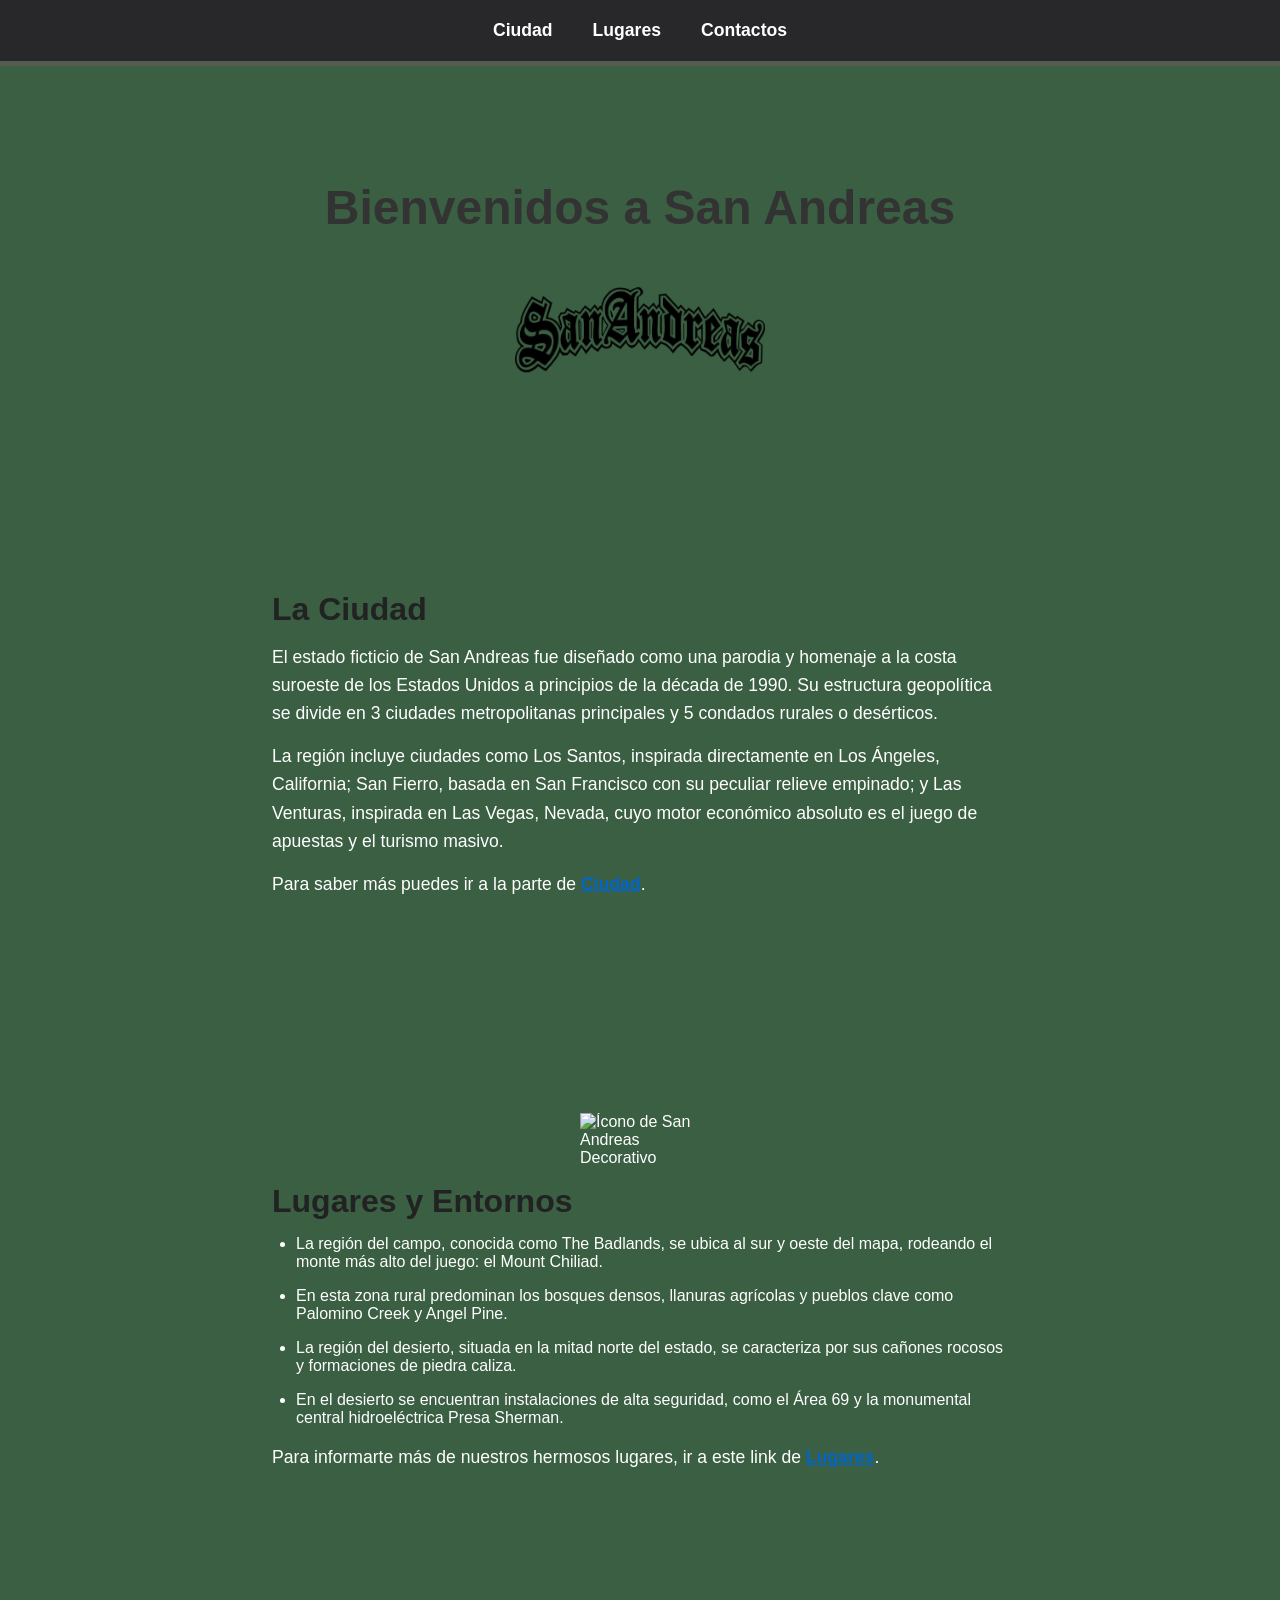
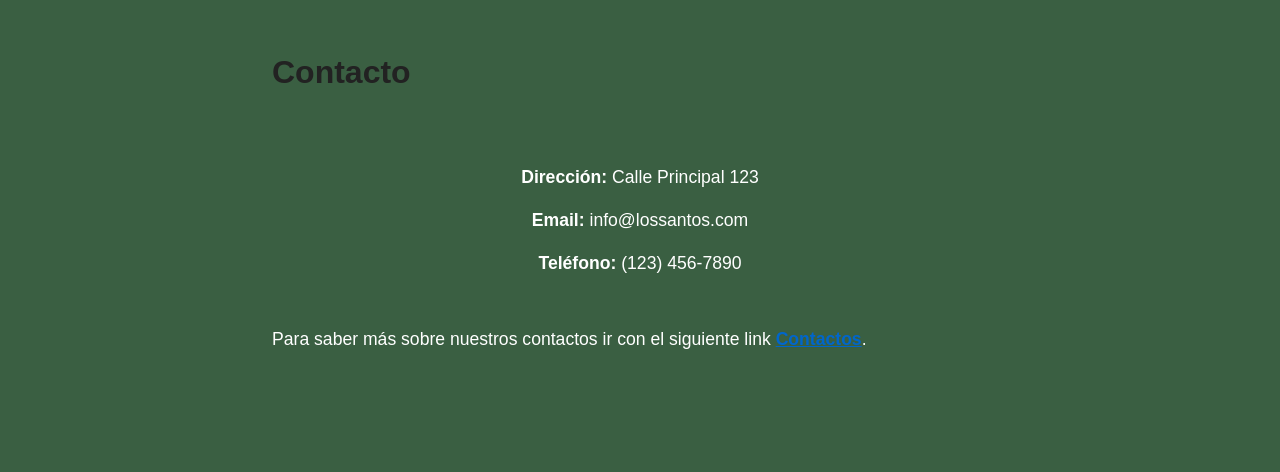
==== index.html @ 881ee7eb "agrego etiqueta main y footer descriptivo en el index" ====
<!DOCTYPE html>
<html lang="es">
<head>
    <meta charset="UTF-8">
    <meta name="viewport" content="width=device-width, initial-scale=1.0">
    <title>San Andreas</title>
    <link rel="stylesheet" href="CSS/estilos.css">
</head>
<body>
    <nav class="menu-superior">
        <a href="ciudad.html">Ciudad</a>
        <a href="lugares.html">Lugares</a>
        <a href="contactos.html">Contactos</a>
    </nav>

    <header class="hero">
        <h1>Bienvenidos a San Andreas</h1>
        <img src="Repositoriodeimagenes/san-andreas-sin-fondo.png" alt="Ícono de San Andreas" class="icono-centrado">
    </header>

    <main>
        <section id="ciudad" class="contenedor-seccion">
            <h2>La Ciudad</h2>
            <p>El estado ficticio de San Andreas fue diseñado como una parodia y homenaje a la costa suroeste de los Estados Unidos a principios de la década de 1990. Su estructura geopolítica se divide en 3 ciudades metropolitanas principales y 5 condados rurales o desérticos.</p>
            <p>La región incluye ciudades como Los Santos, inspirada directamente en Los Ángeles, California; San Fierro, basada en San Francisco con su peculiar relieve empinado; y Las Venturas, inspirada en Las Vegas, Nevada, cuyo motor económico absoluto es el juego de apuestas y el turismo masivo.</p>
            <p>Para saber más puedes ir a la parte de <a href="ciudad.html">Ciudad</a>.</p>
        </section>
        
        <section id="lugares" class="contenedor-seccion seccion-alternalterna">
            <img src="img/icono-san-andreas.png" alt="Ícono de San Andreas Decorativo" class="icono-centrado icono-pequeno">
            <h2>Lugares y Entornos</h2>
            <ul>
                <li>La región del campo, conocida como The Badlands, se ubica al sur y oeste del mapa, rodeando el monte más alto del juego: el Mount Chiliad.</li>
                <li>En esta zona rural predominan los bosques densos, llanuras agrícolas y pueblos clave como Palomino Creek y Angel Pine.</li>
                <li>La región del desierto, situada en la mitad norte del estado, se caracteriza por sus cañones rocosos y formaciones de piedra caliza.</li>
                <li>En el desierto se encuentran instalaciones de alta seguridad, como el Área 69 y la monumental central hidroeléctrica Presa Sherman.</li>
            </ul>
            <p>Para informarte más de nuestros hermosos lugares, ir a este link de <a href="lugares.html">Lugares</a>.</p>
        </section>
        
        <section id="contactos" class="contenedor-seccion">
            <h2>Contacto</h2>
            <div class="tarjeta-contacto">
                <p><strong>Dirección:</strong> Calle Principal 123</p>
                <p><strong>Email:</strong> info@lossantos.com</p>
                <p><strong>Teléfono:</strong> (123) 456-7890</p>
            </div>
            <p>Para saber más sobre nuestros contactos ir con el siguiente link <a href="contactos.html">Contactos</a>.</p>
        </section>
    </main>

    <footer class="footer-principal">
        <p></p>
    </footer>
</body>
</html>
---- CSS/estilos.css ----
@font-face {
    font-family: "Gta-menu-font";
    src: url("../Tipografias/Bank-Gothic-Font/BankGothicLtBTLight.ttf") format("truetype");
}
:root{/*Parte Especial del menu especial*/
    --color-fondo-menu: #010101;
    --color-texto-menu: #5C677C;
    --color-texto-menu-hover: #AED6F9;
    --fuente-menu: "Gta-menu-font";
}

:root{ /* Todo Esto es a Definir Segun que paleta de colores nos convenga*/
    --color-primario:   #28282b;
    --color-secundario: #555d50;
    --color-acento:     #028090;
    --color-fondo:      #3a5f42;
    --color-texto:      #1a1a1a;
    --color-texto-claro:#ffffff;
    --fuente-principal: "inter", sans-serif;
}

/*reset basico*/

*{
    box-sizing: border-box;
    margin: 0;
    padding: 0;
}
/*Estilos para el body*/
body{
    font-family: var(--fuente-principal);
    background-color: var(--color-fondo);
}
/*Estilos para el menu especial*/
.menu-especial{
    background-color: var(--color-fondo-menu);
    color: var(--color-texto-menu);
    font-family: var(--fuente-menu);
    display: flex;
    flex-direction: column;
    justify-content: center;
    align-items: center;
    padding: 10px;
    font-size: 1.7rem;
    height: 100vh;
}
.menu-especial a{
    padding: 7px;
    text-decoration: none;
    color: inherit;
    font-size: 2.5rem;
}
.menu-especial a:hover{
    color: var(--color-texto-menu-hover);

}
.logo{
    width: 100%;
    height: 210px;
    position: absolute;
    top: 0;
}
/*Fin Estilos para el menu especial*/
.ciudad-h1{
    background-color: var(--color-primario);
    border: var(--color-secundario) 5px solid;
    color: var(--color-texto-claro);
    text-align: center;
    font-size: 2.5rem;
    margin-top: 20px;

    border-radius: 10px;
   
}

/* Estilos generales Index */
body {
    margin: 0;
    padding: 0;
    font-family: Arial, sans-serif;
    color: var(--color-texto-claro);
}

.menu-superior {
    display: flex;
    justify-content: center; 
    gap: 30px;               
    padding: 15px;
    background-color: var(--color-primario);
    border-bottom: 5px solid var(--color-secundario);
}
.menu-superior a {
    color: #fff;
    text-decoration: none;
    font-weight: bold;
    font-size: 1.1rem;
    padding: 5px 5px;
    border-radius: 5px;
}
.menu-superior a:hover {
    background-color: var(--color-secundario);
  
}

.menu-superior a {
    color: #fff;
    text-decoration: none;
    font-weight: bold;
    font-size: 1.1rem;
}

.hero {
    padding: 4rem 2rem;
    text-align: center;
}

.icono-centrado {
    display: block;
    margin: 2rem auto;
    max-width: 250px;
    height: auto;
}

.icono-pequeno {
    max-width: 120px;
    margin-bottom: 1rem;
}

.contenedor-seccion {
    max-width: 800px;
    margin: 0 auto;
    padding: 4rem 2rem;
}

.seccion-alternalterna {
    background-color: var(--fondo-secundario);
    border-radius: 8px;
}


ul {
    padding-left: 1.5rem;
}

ul li {
    margin-bottom: 1rem;
}

.enlace-interno {
    text-align: center;
    margin-top: 2rem;
    font-size: 1.1rem;
    font-weight: 300;
}

.enlace-interno a, .contenedor-seccion a {
    color: var(--verde-brillante);
    text-decoration: underline;
    font-weight: 500;
}

.enlace-interno a:hover, .contenedor-seccion a:hover {
    color: var(--blanco-texto);
}

.tarjeta-contacto {
    background-color: var(--fondo-principal);
    border: 1px solid var(--verde-brillante);
    padding: 2rem;
    margin-top: 2rem;
    border-radius: 8px;
    text-align: center;
}

.tarjeta-contacto p {
    margin: 0.5rem 0;
    color: var(--blanco-texto);
}


.hero {
    display: flex;
    flex-direction: column;  
    align-items: center;     
    justify-content: center; 
    margin-top: 50px;        
    text-align: center;      
}

.hero h1 {
    font-size: 3rem;
    margin-bottom: 20px;     
    color: #333;
}


.contenedor-seccion {
    max-width: 800px;      
    margin: 40px auto;     
    font-family: sans-serif;
}

.contenedor-seccion h2 {
    font-size: 2rem;
    color: #222;           
    margin-bottom: 15px;   
}

.contenedor-seccion p {
    font-size: 1.1rem;
    line-height: 1.6;      
    margin-bottom: 15px;   
}

/* Estilo para el link */
.contenedor-seccion a {
    color: #0066cc;        
    font-weight: bold;
}
/* distancia entre la imagen y el titulo "nuestras oficinas" */
.seccion-contacto h3 {
    margin-top: 20px;
    margin-bottom: 10px;
}


/*INICIO PARTE "lugares.html"*/
.lugares-container {
    display: flex;
    flex-wrap: wrap;
    gap: 20px;
    margin-top: 3rem;
    padding: 1rem
}
.lugares-container-titulo {
 
    font-size: 2rem;
}
.lugares-container-subtitulo {
    font-size: 1rem; 
}
.lugares-container-imagenes-padre {
    display: flex;
    flex-wrap: wrap;
    gap: 2rem;
    margin-top: 1rem;
}
.lugares-container-imagenes-hijos{
             display: flex;
            position: relative;
            justify-content: center;
            align-items: center;
}
.lugares-container-imagenes-hijos-texto{
        position: absolute;
         display: flex;
        align-items: center;
        justify-content: center;
        width: 100%;
        height: 100%;
        background-color: #000;
        opacity: 0;
        z-index: 1;
        font-family:  "inter", sans-serif;
        font-size: 1.5rem;
        font-weight: 500;
        text-decoration: none;
        color: inherit;
        
        border-radius:10px ;
}
.lugares-container-imagenes-hijos-texto:hover{
      transform: scale(1.05);
    opacity: 0.8;
    width: 100%;
    height: 100%;
    border-radius: 10px;
    border: 4px solid blueviolet;
    transition: opacity 0.3s ease, transform 0.3s ease, border-radius 0.3s ease;

}
.lugares-container-imagenes-hijos img {
    width: 100%;
    max-width: 19rem;
    height: 16rem;
    border-radius: 10px;
}

.lugares-container img:hover {
    transform: scale(1.05);
    transition: transform 0.3s ease;
    
}
.lugares-seccion-LasVenturas{
    position: fixed;
    top: 0;
    left: 0;
    transform: translateX(100%);
    width: 100%;
    height: 100%;
    background-color: rgba(0, 0, 0, 0.8);
    color: #fff;
    display: flex;
    justify-content: center;
    align-items: center;
    font-size: 2rem;
    z-index: 2; 
     transition: transform 0.5s ease-in-out;
}
.lugares-seccion-LasVenturas:target{
    transform: translateX(-0%);
    transition: transform 0.5s ease-in-out;
}
.volver-link:target{
    transform: translateX(100%);
    transition: transform 0.5s ease-in-out;
}
.lugares-article {
    max-width: 70%;
    margin: 0 auto;
    margin-top: 2rem;
    padding: 20px;
    font-size: 1rem;
    background-color: #333;
    border-radius: 1rem;
    border: 4px solid var(--color-secundario);
    text-align: center;
}
.lugares-article:hover{
    border: 4px solid blueviolet;
    transition: border 0.8s ease;
}

/* .animacion-titulo {
    animation: alternarEstilo 2s steps(1) infinite;
}

.lugares-subtitulo-container {
    margin-top: 20px;
    color: var(--color-texto-claro);
    font-size: 1rem;
}
@keyframes alternarEstilo {
    0%, 100% {font-style: normal; }
    50% {   font-style: var(--fuente-menu);
            color: var(--color-texto-menu-hover);
            background-color: var(--color-fondo-menu);}
} */
 
/*FIN PARTE LUGARES "lugares.html"*/

/* 1. Fondo general exclusivo para la página de contactos */
body.pagina-contacto {
  margin: 0;
  background-color: #2e4a36; 
  color: #ffffff;
  font-family: Arial, sans-serif;
}

/* 2. Barra superior negra completa exclusiva para contactos */
.pagina-contacto header {
  background-color: #1e1e1e; 
  padding: 1px 0;
  width: 100%;
}

/* 3. Menú de navegación centrado exclusivo para contactos */
.pagina-contacto header nav ul {
  list-style: none; 
  margin: 0;
  padding: 0;
  display: flex; 
  justify-content: center; 
  gap: 35px; 
}

/* 4. Estilo de los enlaces del menú exclusivo para contactos */
.pagina-contacto header nav ul li a {
  color: #ffffff;
  text-decoration: none; 
  font-weight: bold;
  font-size: 1.1rem;
}

.pagina-contacto header nav ul li a:hover {
  color: #cccccc; 
}

/* 5. Cartel/Caja del título principal con bordes exclusivo para contactos */
.pagina-contacto h1 {
  background-color: #1e1e1e; 
  text-align: center;
  max-width: 850px; 
  margin: 30px auto 20px auto; 
  padding: 15px 25px;
  border: 2px solid #4a5d4e; 
  border-radius: 12px; 
  font-size: 2rem;
  letter-spacing: 0.5px;
}

/* INICIO PARTE - "ciudades.html"*/

.tabla-datos {
    width: 100%;
    margin: 20px 0;
    border-collapse: collapse;
    font-family: sans-serif;
    background-color: var(--color-primario);
    border: 4px solid var(--color-secundario);
    border-radius: 8px;
    overflow: hidden;
}

/* Encabezados de columna y fila - "ciudades.html" */

.tabla-datos th {
    color: var(--color-texto-claro);
    padding: 12px;
    text-align: left;
    font-weight: bold;
}

/* Fondo oscuro exclusivo para el thead */

.tabla-datos thead {
    background-color: #1e1e1e;
    border-bottom: 3px solid var(--color-secundario);
}

/* Celdas de Datos */

.tabla-datos td{
    color: var(--color-texto-claro);
    padding: 12px;
}

/* Separadores sutiles entre filas */

.tabla-datos tbody tr {
    border-bottom: 1px solid rgba(255, 255, 255, 0.1)
}

/* Nota en el tfoot */

.tabla-datos tfoot td {
    background-color: rgba(0, 0, 0, 0.2);
    font-size: 0.9rem;
    font-style: italic;
    color: #cccccc;
}

/* Ajuste de imagenes*/

.img-ciudad {
    display: block;
    width: 100%;
    max-width: 450px;
    height: auto;
    margin: 0 auto 20px;
    border-radius: 8px;
}

/* FIN PARTE - "ciudades.html" */
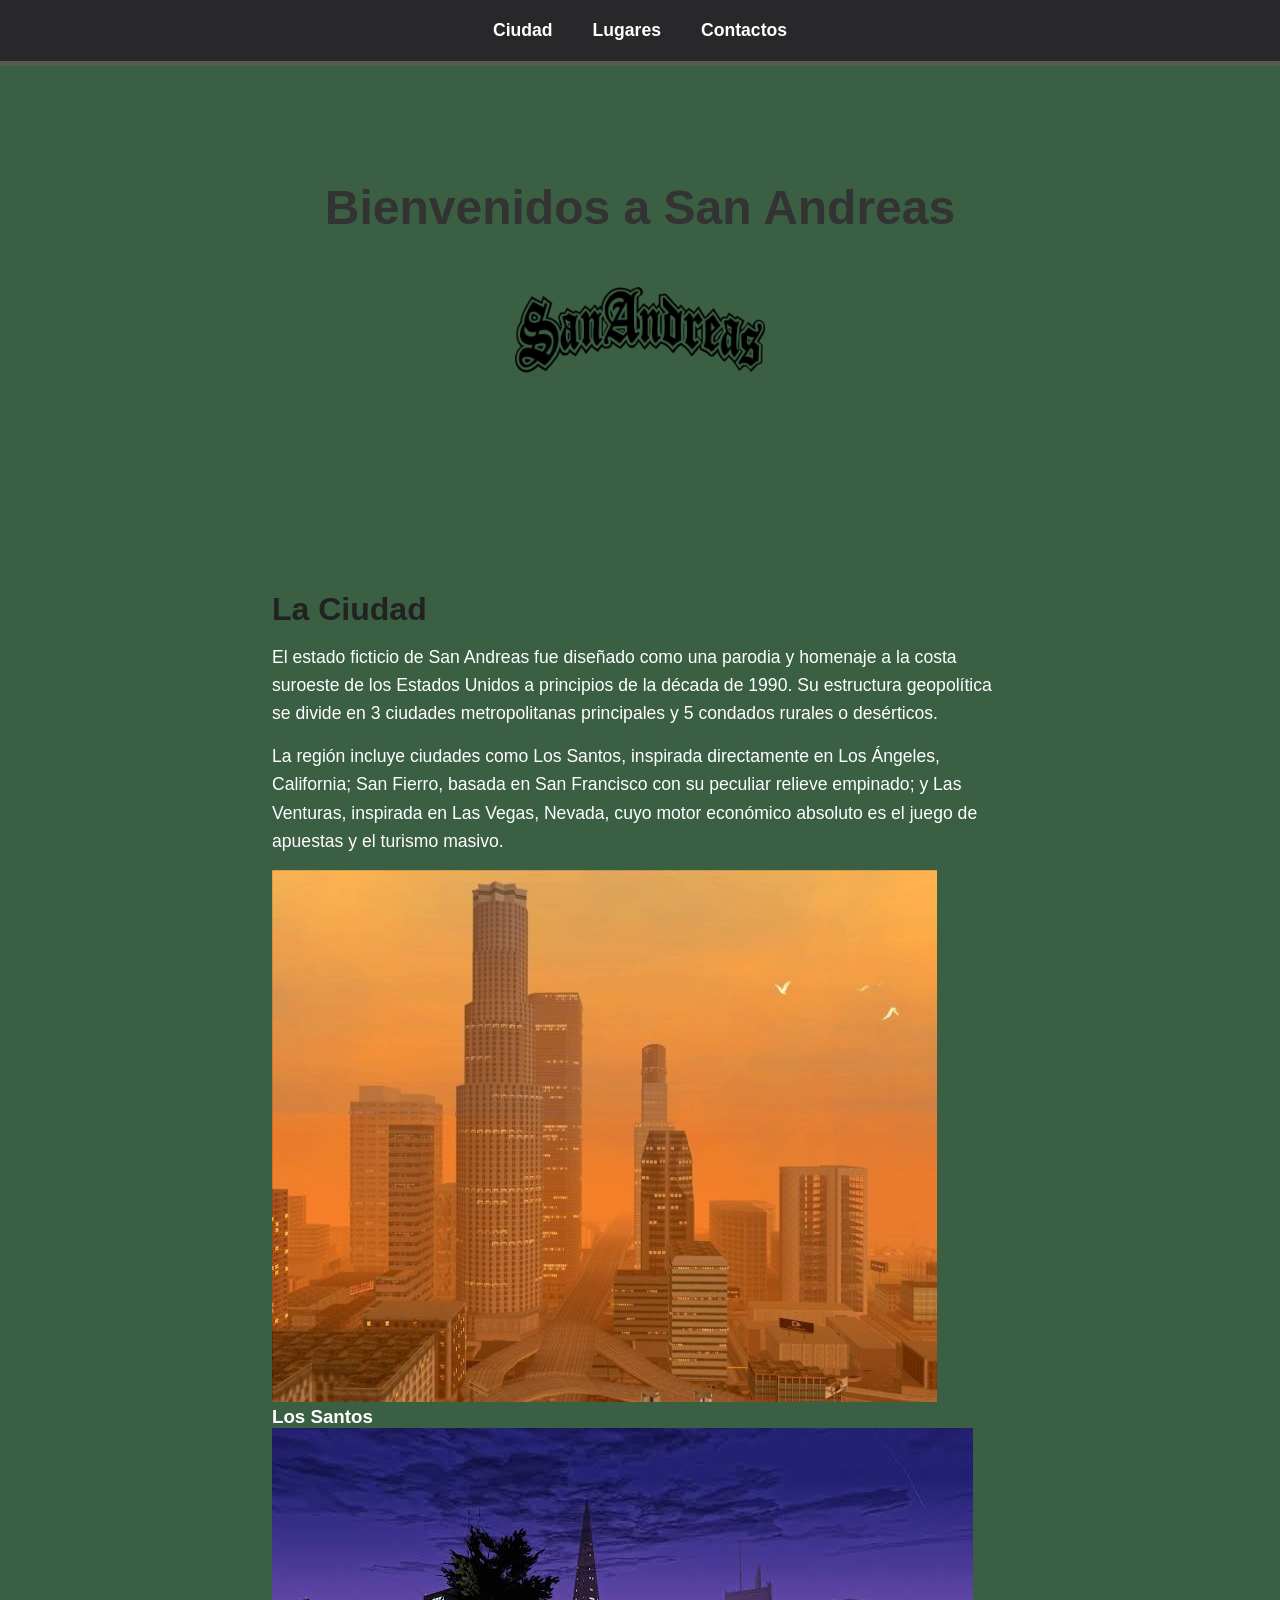
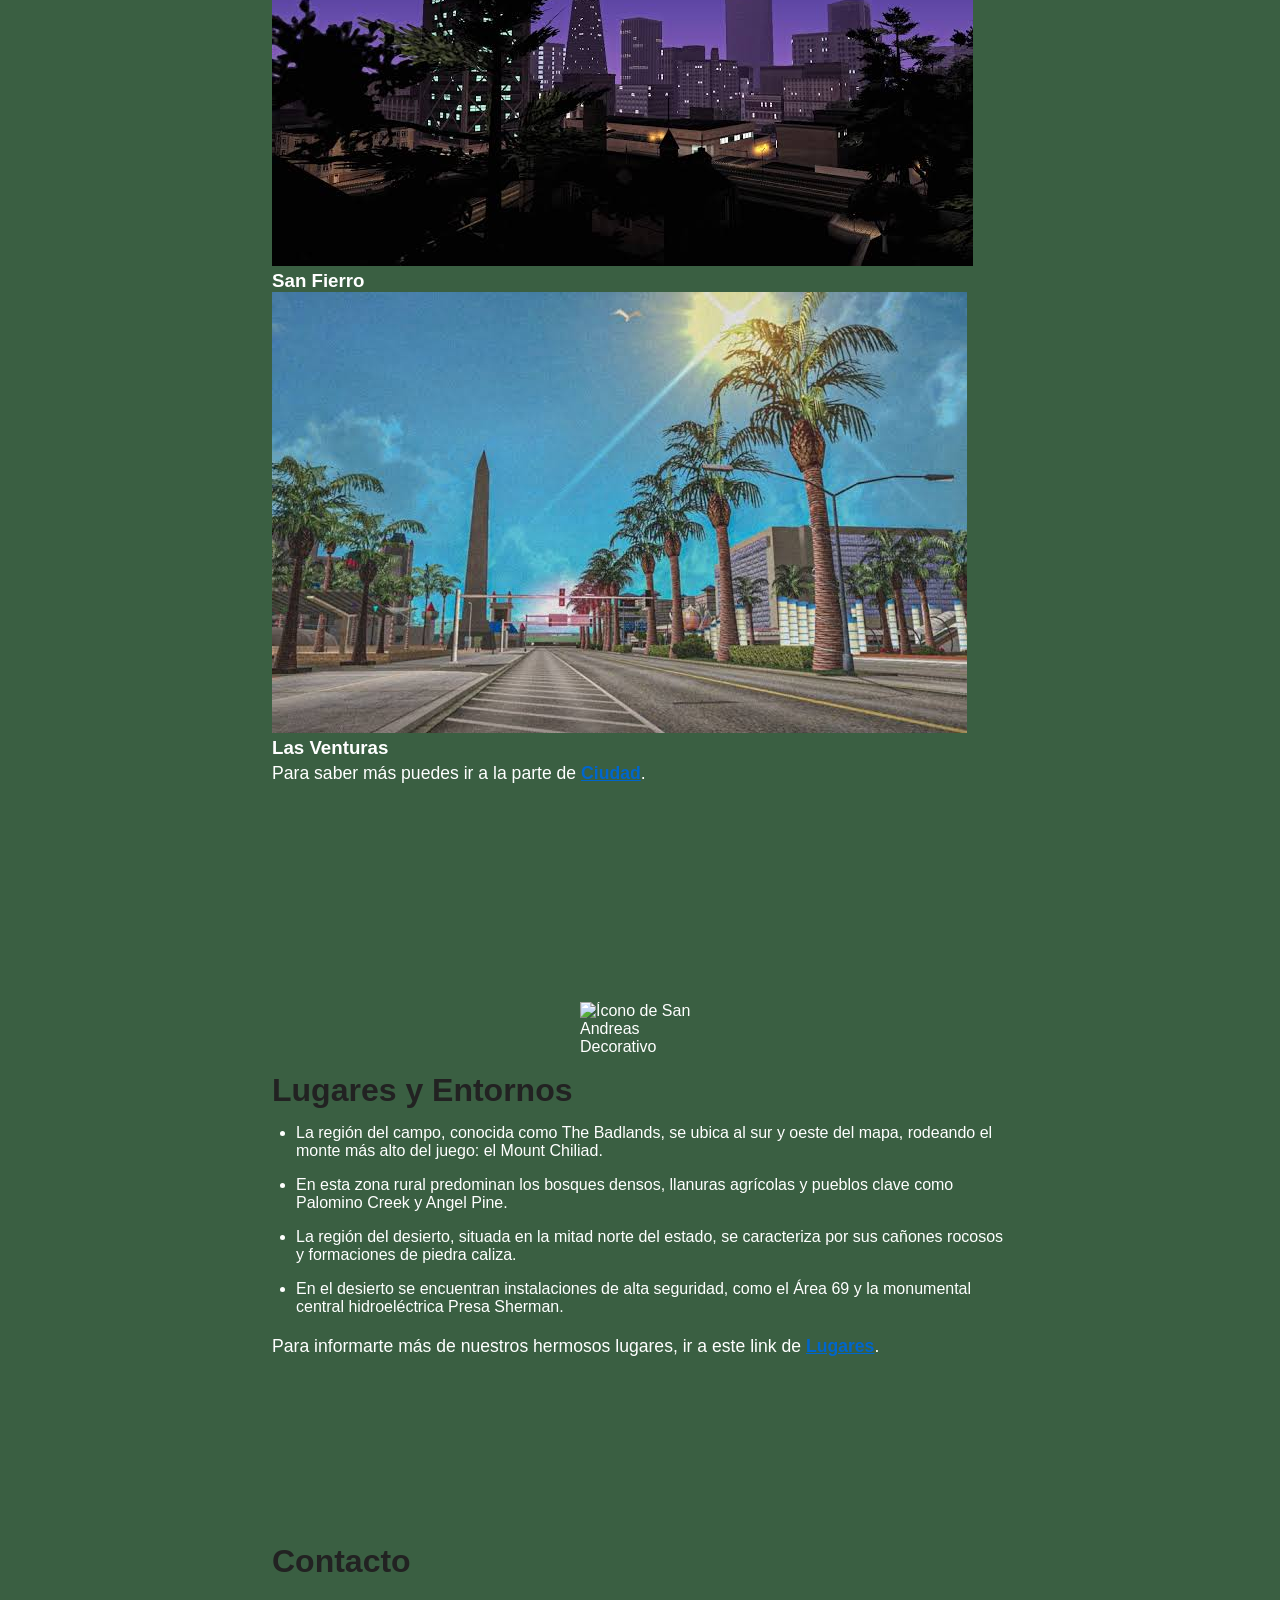
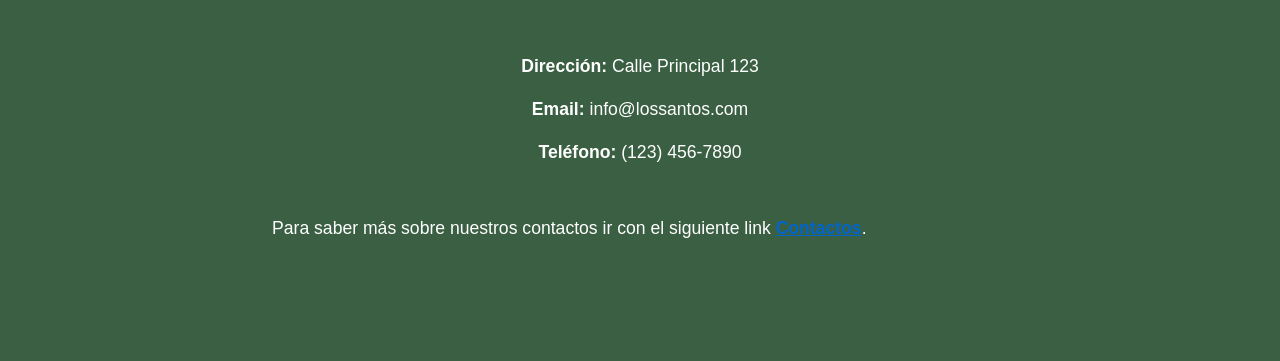
==== commit 0d6db751: "grego tarjetas de imagenes para las ciudades en index" ====
--- a/index.html
+++ b/index.html
@@ -23,6 +23,20 @@
             <h2>La Ciudad</h2>
             <p>El estado ficticio de San Andreas fue diseñado como una parodia y homenaje a la costa suroeste de los Estados Unidos a principios de la década de 1990. Su estructura geopolítica se divide en 3 ciudades metropolitanas principales y 5 condados rurales o desérticos.</p>
             <p>La región incluye ciudades como Los Santos, inspirada directamente en Los Ángeles, California; San Fierro, basada en San Francisco con su peculiar relieve empinado; y Las Venturas, inspirada en Las Vegas, Nevada, cuyo motor económico absoluto es el juego de apuestas y el turismo masivo.</p>
+            <div class="contenedor-tarjetas-ciudad">
+                <div class="tarjeta-ciudad">
+                    <img src="Repositoriodeimagenes/ciudad-los-santos.jpg" alt="Vista de la ciudad de Los Santos">
+                    <h3>Los Santos</h3>
+                </div>
+                <div class="tarjeta-ciudad">
+                    <img src="Repositoriodeimagenes/ciudad-san-fierro.jpg" alt="Vista de la ciudad de San Fierro">
+                    <h3>San Fierro</h3>
+                </div>
+                <div class="tarjeta-ciudad">
+                    <img src="Repositoriodeimagenes/ciudad-las-venturas.jpg" alt="Vista de la ciudad de Las Venturas">
+                    <h3>Las Venturas</h3>
+                </div>
+            </div>
             <p>Para saber más puedes ir a la parte de <a href="ciudad.html">Ciudad</a>.</p>
         </section>
         
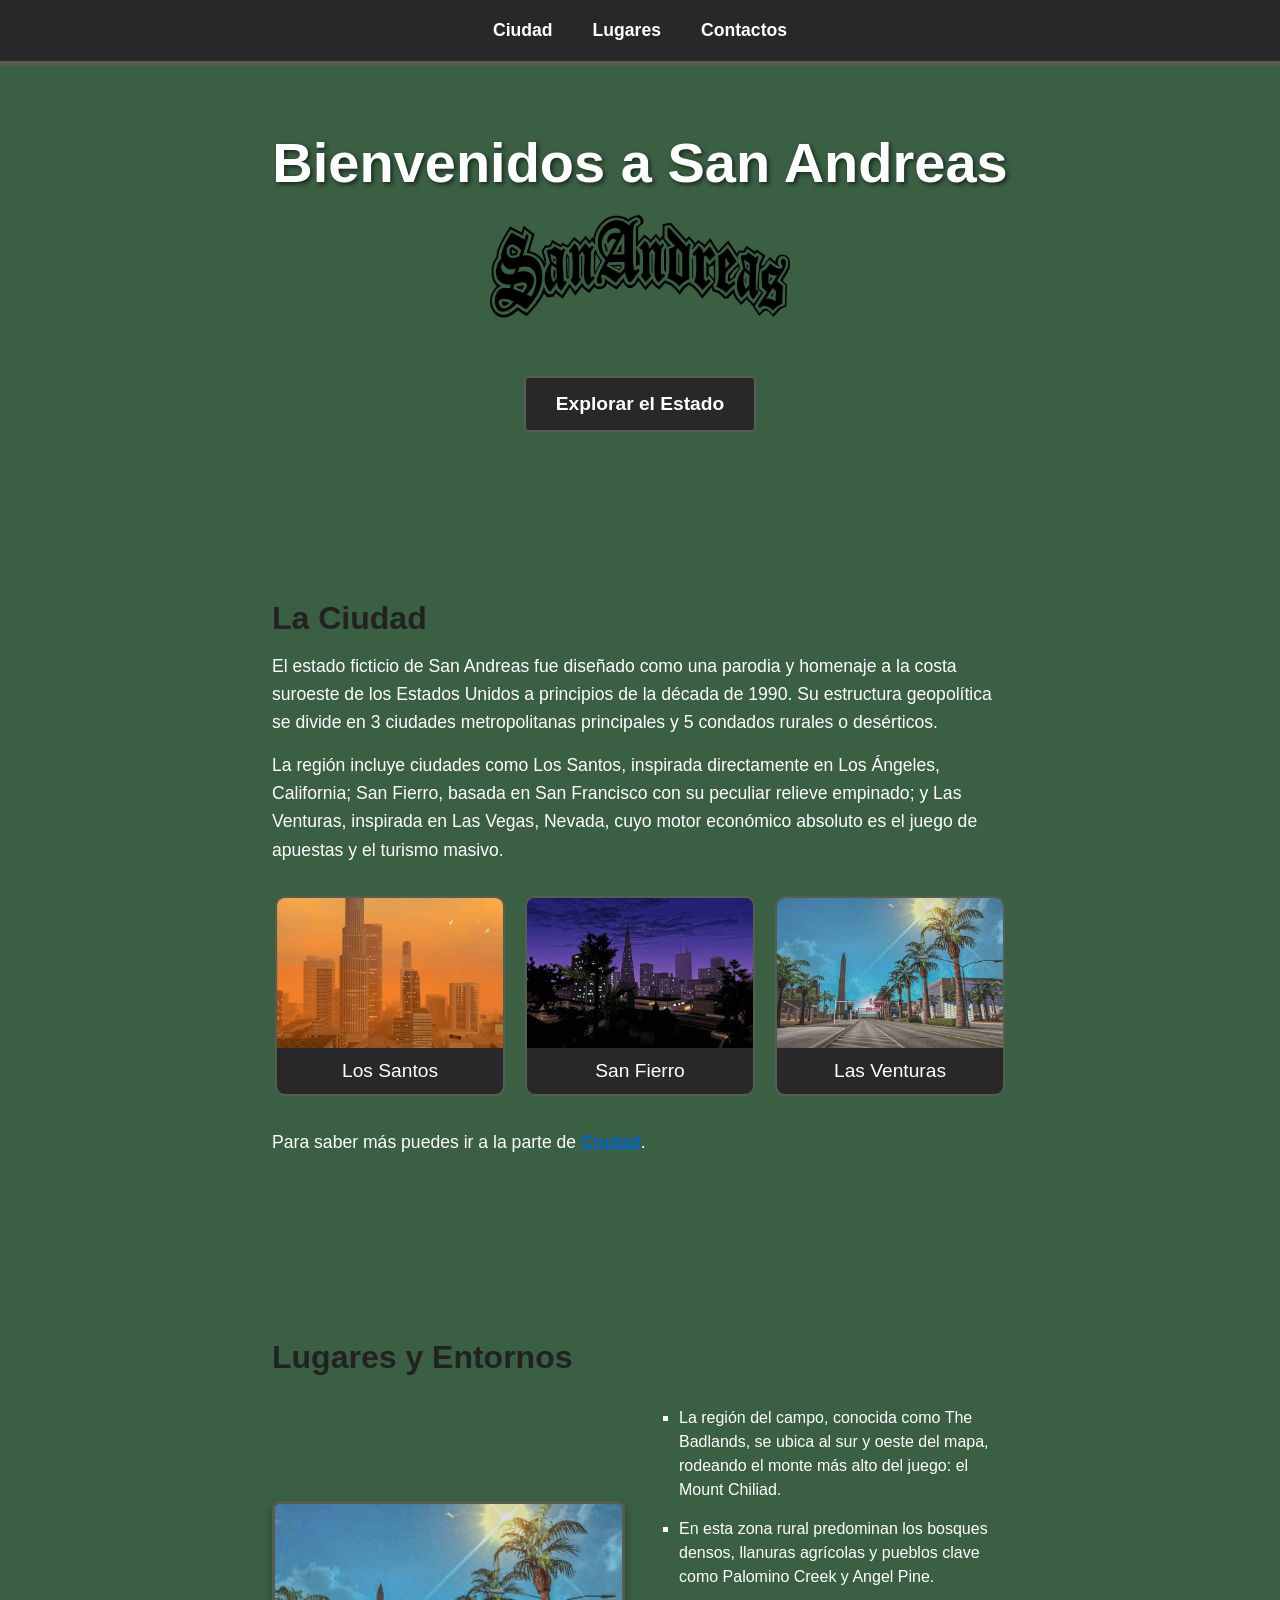
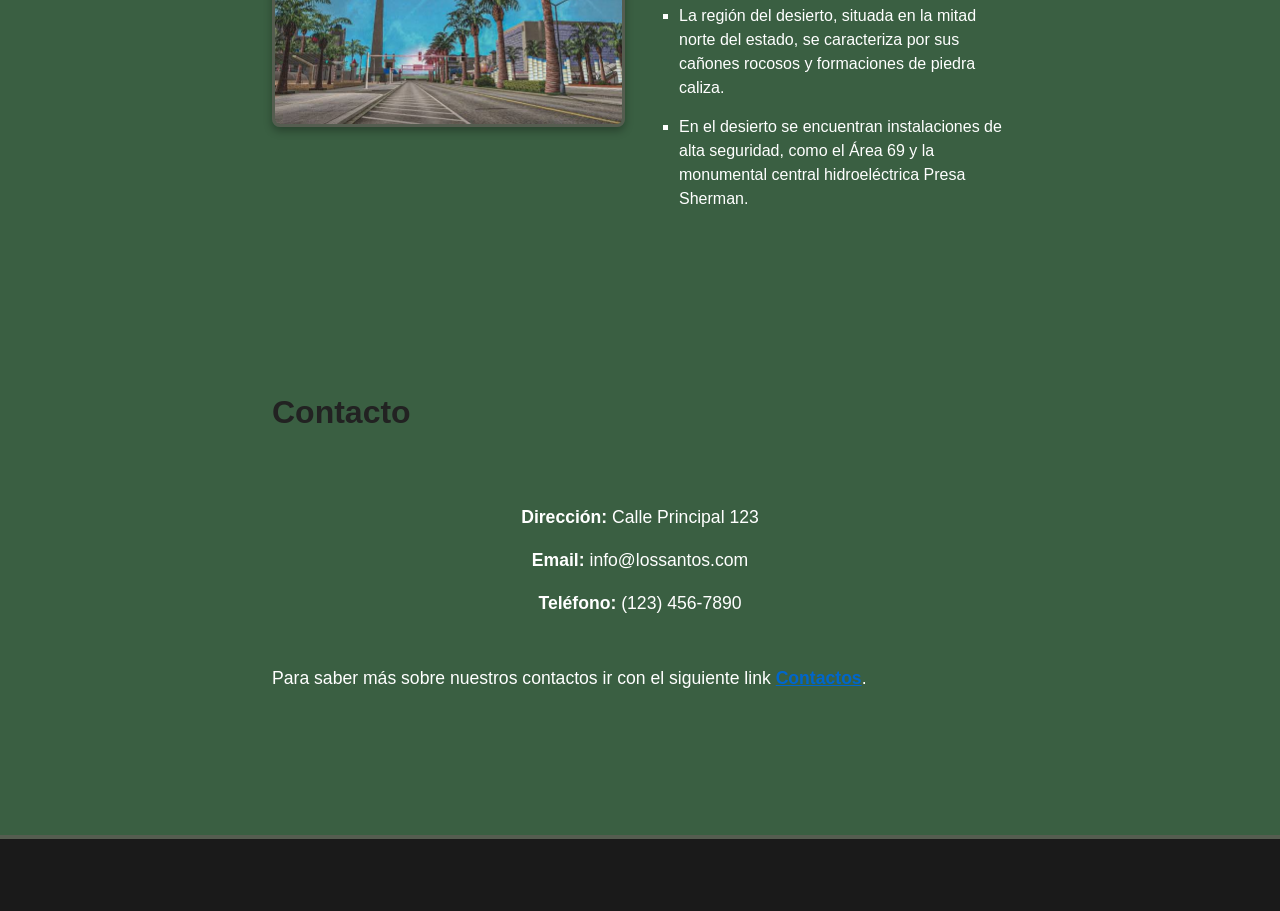
==== commit df4e731c: "rediseño de seccion del titulo y cambio de lugares a dos columnas" ====
--- a/index.html
+++ b/index.html
@@ -13,10 +13,11 @@
         <a href="contactos.html">Contactos</a>
     </nav>
 
-    <header class="hero">
-        <h1>Bienvenidos a San Andreas</h1>
-        <img src="Repositoriodeimagenes/san-andreas-sin-fondo.png" alt="Ícono de San Andreas" class="icono-centrado">
-    </header>
+    <div class="hero-index">
+        <h1 class="titulo-principal">Bienvenidos a San Andreas</h1>
+        <img src="Repositoriodeimagenes/san-andreas-sin-fondo.png" alt="Logo de San Andreas" class="logo-principal">
+        <a href="#ciudad" class="boton-primario">Explorar el Estado</a>
+    </div>
 
     <main>
         <section id="ciudad" class="contenedor-seccion">
@@ -41,15 +42,20 @@
         </section>
         
         <section id="lugares" class="contenedor-seccion seccion-alternalterna">
-            <img src="img/icono-san-andreas.png" alt="Ícono de San Andreas Decorativo" class="icono-centrado icono-pequeno">
             <h2>Lugares y Entornos</h2>
-            <ul>
-                <li>La región del campo, conocida como The Badlands, se ubica al sur y oeste del mapa, rodeando el monte más alto del juego: el Mount Chiliad.</li>
-                <li>En esta zona rural predominan los bosques densos, llanuras agrícolas y pueblos clave como Palomino Creek y Angel Pine.</li>
-                <li>La región del desierto, situada en la mitad norte del estado, se caracteriza por sus cañones rocosos y formaciones de piedra caliza.</li>
-                <li>En el desierto se encuentran instalaciones de alta seguridad, como el Área 69 y la monumental central hidroeléctrica Presa Sherman.</li>
-            </ul>
-            <p>Para informarte más de nuestros hermosos lugares, ir a este link de <a href="lugares.html">Lugares</a>.</p>
+            <div class="columnas-lugares">
+                <div class="columna-imagen">
+                    <img src="Repositoriodeimagenes/ciudad-las-venturas.jpg" alt="Paisaje de San Andreas" class="imagen-lugares">
+                </div>
+                <div class="columna-texto">
+                    <ul>
+                        <li>La región del campo, conocida como The Badlands, se ubica al sur y oeste del mapa, rodeando el monte más alto del juego: el Mount Chiliad.</li>
+                        <li>En esta zona rural predominan los bosques densos, llanuras agrícolas y pueblos clave como Palomino Creek y Angel Pine.</li>
+                        <li>La región del desierto, situada en la mitad norte del estado, se caracteriza por sus cañones rocosos y formaciones de piedra caliza.</li>
+                        <li>En el desierto se encuentran instalaciones de alta seguridad, como el Área 69 y la monumental central hidroeléctrica Presa Sherman.</li>
+                    </ul>
+                </div>
+            </div>
         </section>
         
         <section id="contactos" class="contenedor-seccion">
--- a/CSS/estilos.css
+++ b/CSS/estilos.css
@@ -461,4 +461,131 @@
     border-radius: 8px;
 }
 
-/* FIN PARTE - "ciudades.html" */+/* FIN PARTE - "ciudades.html" */
+
+/* COMMIT 3: FOOTER Y TARJETAS DEL INDEX     */
+
+
+.footer-principal {
+    background-color: #1a1a1a;
+    color: #ffffff;
+    text-align: center;
+    padding: 2rem 1rem;
+    margin-top: 4rem;
+    border-top: 4px solid var(--color-secundario);
+}
+
+.footer-principal p {
+    margin: 0.5rem 0;
+    font-size: 0.95rem;
+}
+
+.contenedor-tarjetas-ciudad {
+    display: flex;
+    flex-wrap: wrap;
+    justify-content: center;
+    gap: 20px;
+    margin: 2rem 0;
+}
+
+.tarjeta-ciudad {
+    background-color: #28282b;
+    border: 2px solid var(--color-secundario);
+    border-radius: 10px;
+    overflow: hidden;
+    width: 100%;
+    max-width: 230px;
+    text-align: center;
+}
+
+.tarjeta-ciudad img {
+    width: 100%;
+    height: 150px;
+    object-fit: cover;
+    display: block;
+}
+
+.tarjeta-ciudad h3 {
+    color: #ffffff;
+    margin: 12px 0;
+    font-size: 1.2rem;
+    font-weight: normal;
+}
+
+/* PORTADA Y DOS COLUMNAS LUGARES INDEX */
+
+.hero-index {
+    text-align: center;
+    padding: 4rem 1rem;
+    background-color: var(--color-fondo);
+}
+
+.titulo-principal {
+    color: #ffffff; 
+    font-size: 3.5rem;
+    margin-bottom: 20px;
+    text-shadow: 2px 2px 4px rgba(0, 0, 0, 0.6); 
+}
+
+.logo-principal {
+    max-width: 300px;
+    height: auto;
+    margin: 1rem auto;
+    display: block;
+}
+
+.boton-primario {
+    display: inline-block;
+    background-color: var(--color-primario);
+    color: #ffffff;
+    padding: 15px 30px;
+    text-decoration: none;
+    font-weight: bold;
+    font-size: 1.2rem;
+    border-radius: 5px;
+    margin-top: 20px;
+    border: 2px solid var(--color-secundario);
+    transition: all 0.3s ease;
+}
+
+.boton-primario:hover {
+    background-color: #ffffff;
+    color: var(--color-primario);
+    border-color: #ffffff;
+}
+
+.columnas-lugares {
+    display: flex;
+    flex-wrap: wrap;
+    gap: 30px;
+    align-items: center;
+    margin-top: 30px;
+}
+
+.columna-imagen {
+    flex: 1;
+    min-width: 250px; 
+}
+
+.imagen-lugares {
+    width: 100%;
+    border-radius: 8px;
+    border: 3px solid var(--color-secundario);
+    box-shadow: 0 4px 8px rgba(0,0,0,0.3);
+}
+
+.columna-texto {
+    flex: 1;
+    min-width: 280px;
+    text-align: left;
+}
+
+.columna-texto ul {
+    list-style-type: square;
+    color: var(--color-texto-claro);
+}
+
+.columna-texto li {
+    margin-bottom: 15px;
+    line-height: 1.5;
+}
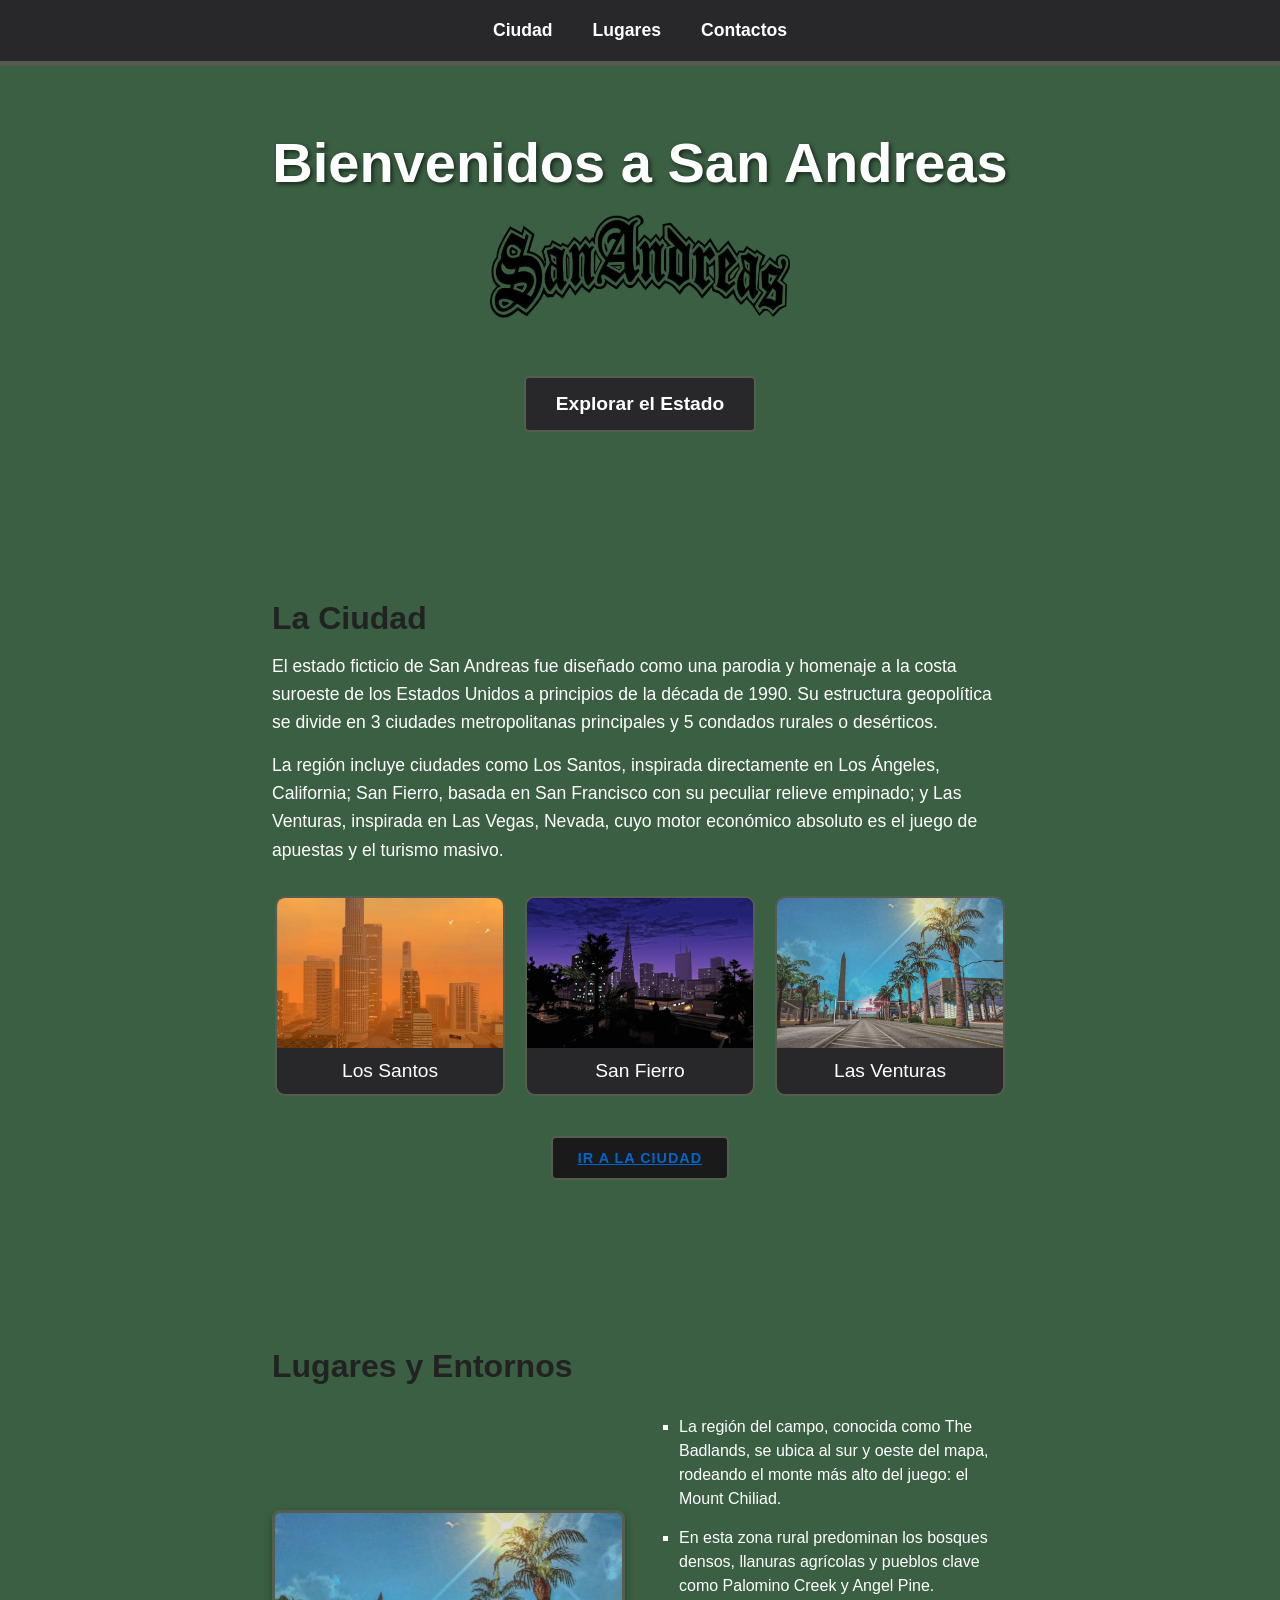
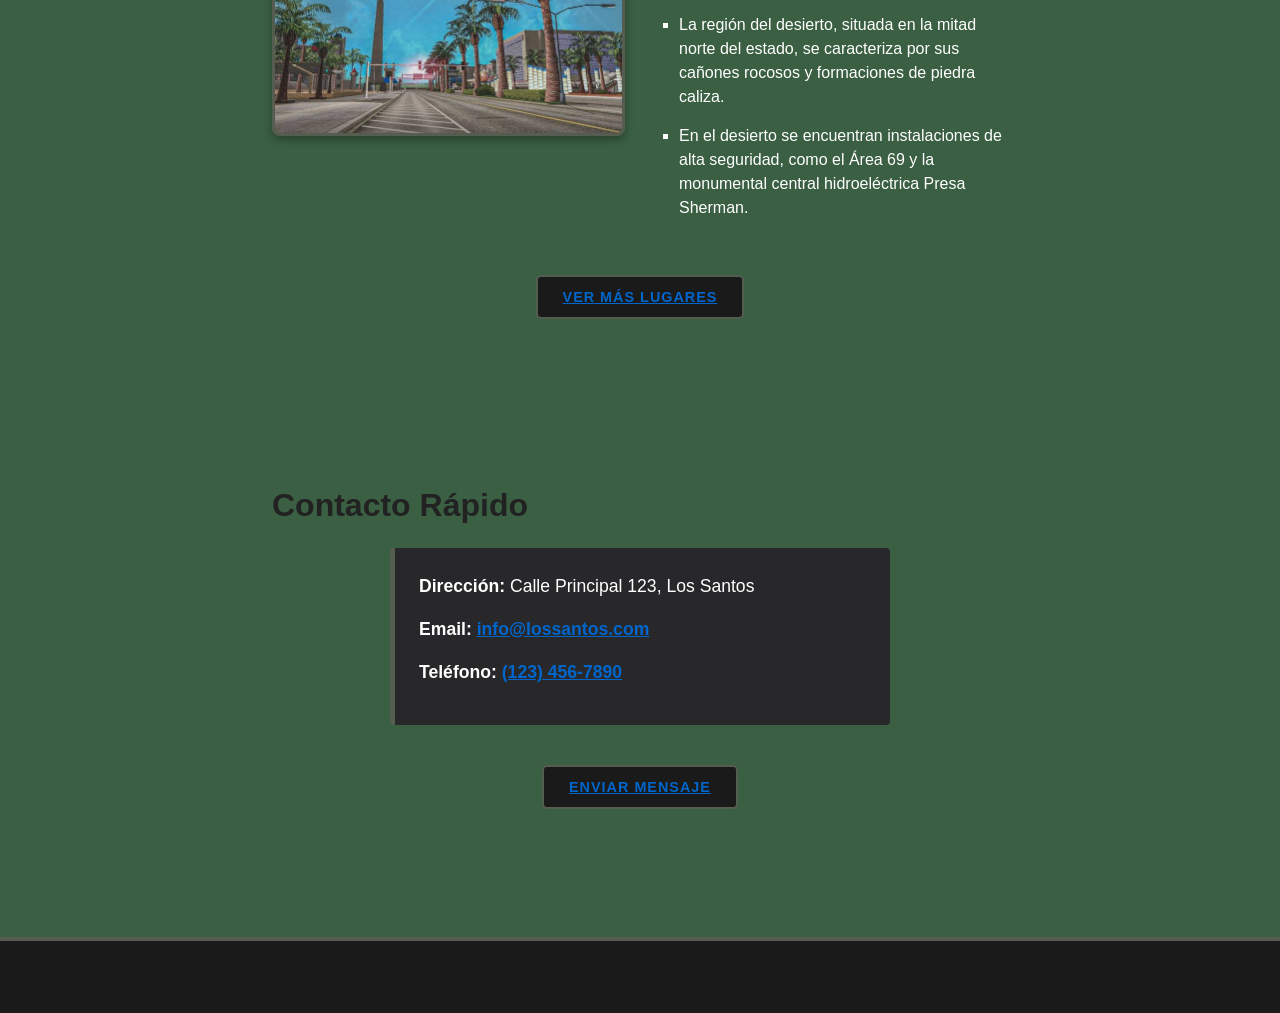
==== commit 1620d1e0: "optimización de sección contacto, botones de acción" ====
--- a/index.html
+++ b/index.html
@@ -38,7 +38,9 @@
                     <h3>Las Venturas</h3>
                 </div>
             </div>
-            <p>Para saber más puedes ir a la parte de <a href="ciudad.html">Ciudad</a>.</p>
+            <div class="contenedor-boton">
+                <a href="ciudad.html" class="boton-secundario">Ir a la Ciudad</a>
+            </div>
         </section>
         
         <section id="lugares" class="contenedor-seccion seccion-alternalterna">
@@ -56,16 +58,21 @@
                     </ul>
                 </div>
             </div>
+            <div class="contenedor-boton">
+                <a href="lugares.html" class="boton-secundario">Ver más Lugares</a>
+            </div>
         </section>
         
         <section id="contactos" class="contenedor-seccion">
-            <h2>Contacto</h2>
-            <div class="tarjeta-contacto">
-                <p><strong>Dirección:</strong> Calle Principal 123</p>
-                <p><strong>Email:</strong> info@lossantos.com</p>
-                <p><strong>Teléfono:</strong> (123) 456-7890</p>
+            <h2>Contacto Rápido</h2>
+            <address class="tarjeta-contacto-index">
+                <p><strong>Dirección:</strong> Calle Principal 123, Los Santos</p>
+                <p><strong>Email:</strong> <a href="mailto:info@lossantos.com" class="enlace-contacto">info@lossantos.com</a></p>
+                <p><strong>Teléfono:</strong> <a href="tel:+1234567890" class="enlace-contacto">(123) 456-7890</a></p>
+            </address>
+            <div class="contenedor-boton">
+                <a href="contactos.html" class="boton-secundario">Enviar Mensaje</a>
             </div>
-            <p>Para saber más sobre nuestros contactos ir con el siguiente link <a href="contactos.html">Contactos</a>.</p>
         </section>
     </main>
 
--- a/CSS/estilos.css
+++ b/CSS/estilos.css
@@ -349,55 +349,6 @@
  
 /*FIN PARTE LUGARES "lugares.html"*/
 
-/* 1. Fondo general exclusivo para la página de contactos */
-body.pagina-contacto {
-  margin: 0;
-  background-color: #2e4a36; 
-  color: #ffffff;
-  font-family: Arial, sans-serif;
-}
-
-/* 2. Barra superior negra completa exclusiva para contactos */
-.pagina-contacto header {
-  background-color: #1e1e1e; 
-  padding: 1px 0;
-  width: 100%;
-}
-
-/* 3. Menú de navegación centrado exclusivo para contactos */
-.pagina-contacto header nav ul {
-  list-style: none; 
-  margin: 0;
-  padding: 0;
-  display: flex; 
-  justify-content: center; 
-  gap: 35px; 
-}
-
-/* 4. Estilo de los enlaces del menú exclusivo para contactos */
-.pagina-contacto header nav ul li a {
-  color: #ffffff;
-  text-decoration: none; 
-  font-weight: bold;
-  font-size: 1.1rem;
-}
-
-.pagina-contacto header nav ul li a:hover {
-  color: #cccccc; 
-}
-
-/* 5. Cartel/Caja del título principal con bordes exclusivo para contactos */
-.pagina-contacto h1 {
-  background-color: #1e1e1e; 
-  text-align: center;
-  max-width: 850px; 
-  margin: 30px auto 20px auto; 
-  padding: 15px 25px;
-  border: 2px solid #4a5d4e; 
-  border-radius: 12px; 
-  font-size: 2rem;
-  letter-spacing: 0.5px;
-}
 
 /* INICIO PARTE - "ciudades.html"*/
 
@@ -588,4 +539,233 @@
 .columna-texto li {
     margin-bottom: 15px;
     line-height: 1.5;
+}
+//* Fondo general exclusivo para la página de contactos */
+body.pagina-contacto {
+  margin: 0;
+  background-color: #2e4a36; 
+  color: #ffffff;
+  font-family: Arial, sans-serif;
+}
+
+/* Barra superior negra completa exclusiva para contactos */
+.pagina-contacto header {
+  background-color: #1e1e1e; 
+  padding: 1px 0;
+  width: 100%;
+}
+
+/* Menú de navegación centrado exclusivo para contactos */
+.pagina-contacto header nav ul {
+  list-style: none; 
+  margin: 0;
+  padding: 0;
+  display: flex; 
+  justify-content: center; 
+  gap: 35px; 
+}
+
+/* Estilo de los enlaces del menú exclusivo para contactos */
+.pagina-contacto header nav ul li a {
+  color: #ffffff;
+  text-decoration: none; 
+  font-weight: bold;
+  font-size: 1.1rem;
+}
+
+.pagina-contacto header nav ul li a:hover {
+  color: #cccccc; 
+}
+
+/* Portada Hero con imagen de fondo (Los Santos) */
+.pagina-contacto .hero-contacto {
+  background-image: linear-gradient(rgba(0, 0, 0, 0.4), rgba(0, 0, 0, 0.4)), url("../Repositoriodeimagenes/contacto.jpg");
+  background-size: cover;
+  background-position: center;
+  height: 60vh; 
+  min-height: 450px; 
+  display: flex;
+  justify-content: center;
+  align-items: center;
+  color: #ffffff;
+  text-align: center;
+}
+
+/* Título principal dentro de la portada Hero */
+.pagina-contacto .hero-contacto h1 {
+  font-size: 2.8rem;
+  margin: 0;
+  text-shadow: 2px 2px 4px rgba(0, 0, 0, 0.7);
+}
+
+/* Títulos centrados superiores de la sección de contenidos */
+.pagina-contacto .titulo-seccion {
+  text-align: center;
+  font-size: 2rem;
+  margin-top: 40px;
+  margin-bottom: 5px;
+}
+
+.pagina-contacto .subtitulo-seccion {
+  text-align: center;
+  color: #cccccc;
+  margin-bottom: 40px;
+}
+
+/* Contenedor principal en 2 columnas (Grid) */
+.pagina-contacto .contenedor-contacto {
+  display: grid;
+  grid-template-columns: 1fr 1fr; 
+  gap: 40px; 
+  max-width: 1000px;
+  margin: 0 auto 60px auto;
+  padding: 0 20px;
+}
+
+/* Columna Izquierda (Información de Contacto) */
+.pagina-contacto .datos-contacto {
+  font-style: normal;
+  text-align: left;
+}
+
+.pagina-contacto .datos-contacto h3 {
+  font-size: 1.5rem;
+  margin-bottom: 25px;
+}
+
+.pagina-contacto .bloque-info {
+  margin-bottom: 20px;
+}
+
+.pagina-contacto .bloque-info h4 {
+  margin: 0 0 5px 0;
+  font-size: 1.1rem;
+}
+
+.pagina-contacto .bloque-info p {
+  margin: 3px 0;
+  font-size: 0.95rem;
+  line-height: 1.4;
+}
+
+/* Columna Derecha (Formulario) */
+.pagina-contacto .formulario-contacto {
+  display: flex;
+  flex-direction: column;
+  gap: 15px;
+  text-align: left;
+}
+
+.pagina-contacto .nota-formulario {
+  font-size: 0.85rem;
+  color: #aaaaaa;
+  margin-bottom: 10px;
+}
+
+.pagina-contacto .campo {
+  display: flex;
+  flex-direction: column;
+  gap: 5px;
+}
+
+.pagina-contacto .campo label {
+  font-size: 0.9rem;
+  font-weight: bold;
+}
+
+.pagina-contacto .campo input,
+.pagina-contacto .campo textarea {
+  width: 100%;
+  padding: 10px;
+  border: 1px solid #4a5d4e;
+  background-color: #1e1e1e;
+  color: #ffffff;
+  border-radius: 6px;
+  box-sizing: border-box;
+}
+
+.pagina-contacto .btn-enviar {
+  padding: 12px;
+  background-color: #4a5d4e;
+  color: #ffffff;
+  border: none;
+  border-radius: 6px;
+  font-weight: bold;
+  cursor: pointer;
+  margin-top: 10px;
+}
+
+.pagina-contacto .btn-enviar:hover {
+  background-color: #5c7462;
+}
+
+/* ========================================= */
+/* COMMIT 5: HOVERS, CONTACTO Y BOTONES      */
+/* ========================================= */
+
+.tarjeta-ciudad {
+    transition: transform 0.3s ease, border-color 0.3s ease;
+}
+
+.tarjeta-ciudad:hover {
+    transform: scale(1.05);
+    border-color: #0066cc; 
+}
+
+.tarjeta-ciudad img {
+    transition: opacity 0.3s ease;
+}
+
+.tarjeta-ciudad:hover img {
+    opacity: 0.85;
+}
+
+.tarjeta-contacto-index {
+    font-style: normal;
+    background-color: #28282b;
+    border-left: 5px solid var(--color-secundario);
+    padding: 1.5rem;
+    margin: 1.5rem auto;
+    border-radius: 4px;
+    max-width: 500px;
+    text-align: left;
+}
+
+.enlace-contacto {
+    color: #ffffff;
+    text-decoration: none;
+    transition: color 0.3s ease;
+}
+
+.enlace-contacto:hover {
+    color: #0066cc;
+    text-decoration: underline;
+}
+
+.contenedor-boton {
+    text-align: center;
+    margin-top: 2.5rem;
+    width: 100%;
+}
+
+.boton-secundario {
+    display: inline-block;
+    background-color: #1a1a1a;
+    color: #ffffff;
+    padding: 12px 25px;
+    text-decoration: none;
+    font-weight: bold;
+    border-radius: 5px;
+    border: 2px solid var(--color-secundario);
+    transition: all 0.3s ease;
+    text-transform: uppercase;
+    font-size: 0.9rem;
+    letter-spacing: 1px;
+}
+
+.boton-secundario:hover {
+    background-color: var(--color-secundario);
+    color: #ffffff;
+    box-shadow: 0 0 12px rgba(85, 93, 80, 0.9);
+    transform: translateY(-2px); 
 }
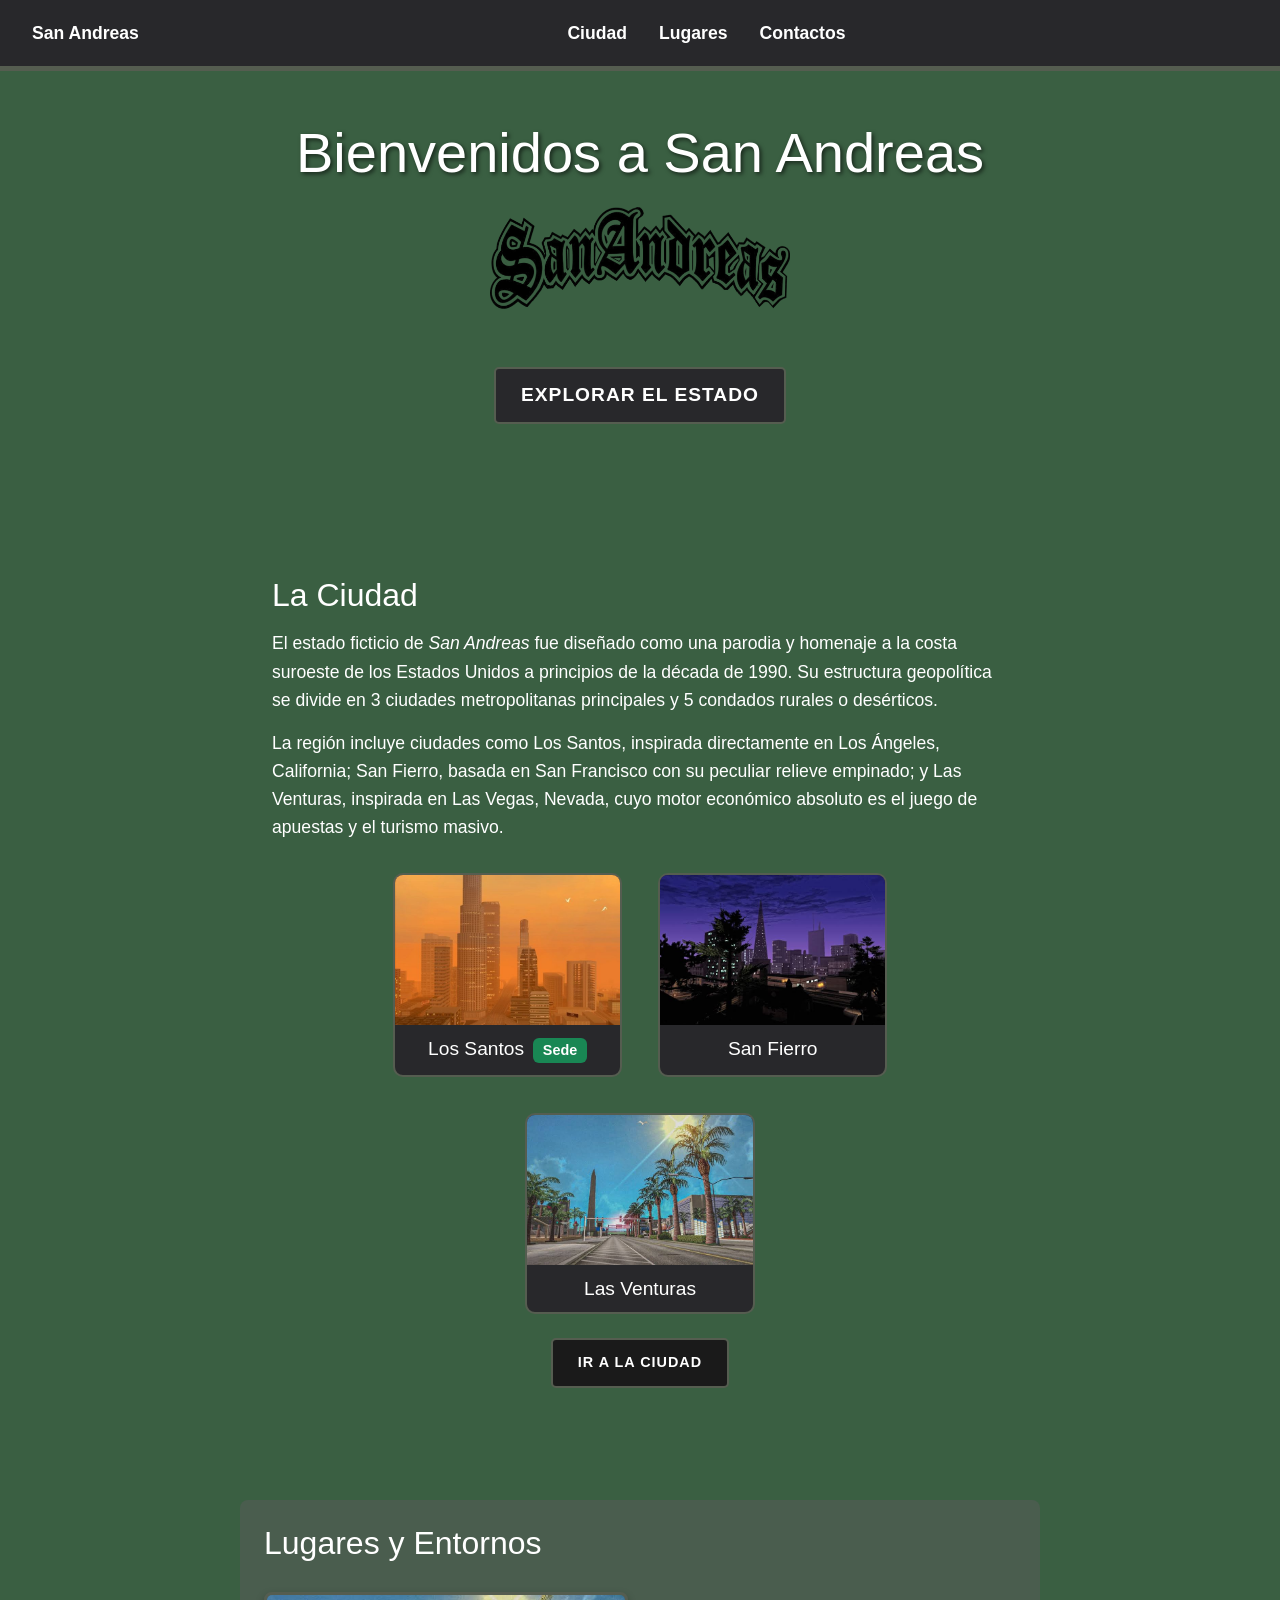
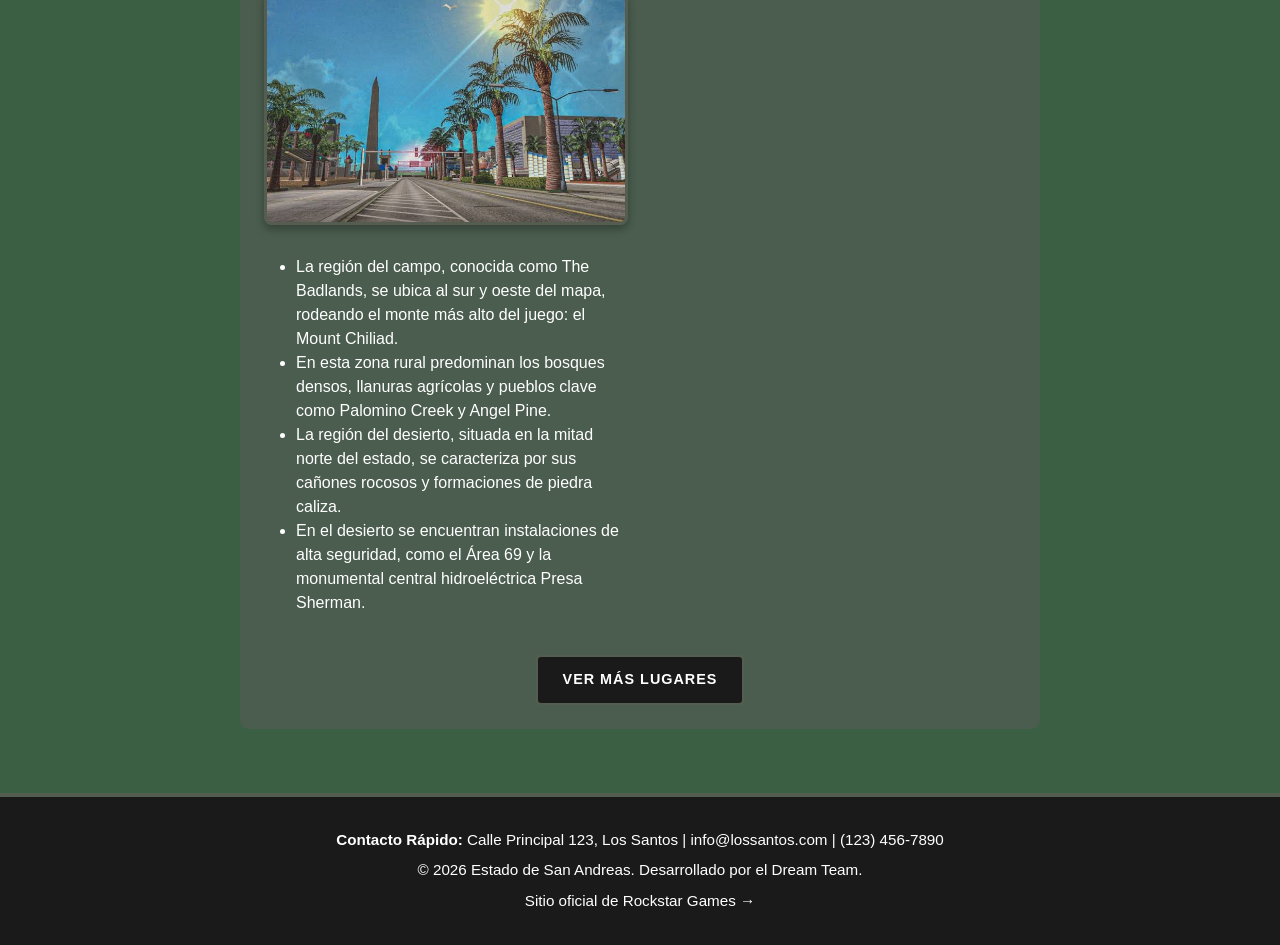
==== commit 0ca2bd2f: "estructura HTML semantica y layout responsivo con Bootstrap" ====
--- a/index.html
+++ b/index.html
@@ -3,53 +3,78 @@
 <head>
     <meta charset="UTF-8">
     <meta name="viewport" content="width=device-width, initial-scale=1.0">
-    <title>San Andreas</title>
+    <title>San Andreas - Estado Oficial</title>
+    
+    <link href="https://cdn.jsdelivr.net/npm/bootstrap@5.3.3/dist/css/bootstrap.min.css" rel="stylesheet">
+    
     <link rel="stylesheet" href="CSS/estilos.css">
 </head>
 <body>
-    <nav class="menu-superior">
-        <a href="ciudad.html">Ciudad</a>
-        <a href="lugares.html">Lugares</a>
-        <a href="contactos.html">Contactos</a>
-    </nav>
+    <header>
+        <nav class="navbar navbar-expand-lg navbar-dark menu-superior">
+            <div class="container-fluid">
+                <a class="navbar-brand fw-bold" href="index.html">San Andreas</a>
+                <button class="navbar-toggler" type="button" data-bs-toggle="collapse" data-bs-target="#navbarNav" aria-controls="navbarNav" aria-expanded="false" aria-label="Alternar navegación">
+                    <span class="navbar-toggler-icon"></span>
+                </button>
+                <div class="collapse navbar-collapse justify-content-center" id="navbarNav">
+                    <ul class="navbar-nav gap-lg-3">
+                        <li class="nav-item"><a class="nav-link text-white" href="ciudad.html">Ciudad</a></li>
+                        <li class="nav-item"><a class="nav-link text-white" href="lugares.html">Lugares</a></li>
+                        <li class="nav-item"><a class="nav-link text-white" href="contactos.html">Contactos</a></li>
+                    </ul>
+                </div>
+            </div>
+        </nav>
+    </header>
 
-    <div class="hero-index">
+    <div class="hero-index text-center py-5">
         <h1 class="titulo-principal">Bienvenidos a San Andreas</h1>
-        <img src="Repositoriodeimagenes/san-andreas-sin-fondo.png" alt="Logo de San Andreas" class="logo-principal">
-        <a href="#ciudad" class="boton-primario">Explorar el Estado</a>
+        <img src="Repositoriodeimagenes/san-andreas-sin-fondo.png" alt="Logo de San Andreas" class="logo-principal my-3">
+        <div>
+            <a href="#ciudad" class="boton-primario">Explorar el Estado</a>
+        </div>
     </div>
 
-    <main>
-        <section id="ciudad" class="contenedor-seccion">
+    <main class="container my-4">
+        <section id="ciudad" class="contenedor-seccion mb-5">
             <h2>La Ciudad</h2>
-            <p>El estado ficticio de San Andreas fue diseñado como una parodia y homenaje a la costa suroeste de los Estados Unidos a principios de la década de 1990. Su estructura geopolítica se divide en 3 ciudades metropolitanas principales y 5 condados rurales o desérticos.</p>
+            <p>El estado ficticio de <em>San Andreas</em> fue diseñado como una parodia y homenaje a la costa suroeste de los Estados Unidos a principios de la década de 1990. Su estructura geopolítica se divide en 3 ciudades metropolitanas principales y 5 condados rurales o desérticos.</p>
             <p>La región incluye ciudades como Los Santos, inspirada directamente en Los Ángeles, California; San Fierro, basada en San Francisco con su peculiar relieve empinado; y Las Venturas, inspirada en Las Vegas, Nevada, cuyo motor económico absoluto es el juego de apuestas y el turismo masivo.</p>
-            <div class="contenedor-tarjetas-ciudad">
-                <div class="tarjeta-ciudad">
-                    <img src="Repositoriodeimagenes/ciudad-los-santos.jpg" alt="Vista de la ciudad de Los Santos">
-                    <h3>Los Santos</h3>
+            
+            <div class="contenedor-tarjetas-ciudad row g-3 justify-content-center my-3">
+                <div class="col-12 col-md-4 d-flex justify-content-center">
+                    <div class="tarjeta-ciudad h-100">
+                        <img src="Repositoriodeimagenes/ciudad-los-santos.jpg" alt="Vista de la ciudad de Los Santos">
+                        <h3>Los Santos <span class="badge bg-success ms-1">Sede</span></h3>
+                    </div>
                 </div>
-                <div class="tarjeta-ciudad">
-                    <img src="Repositoriodeimagenes/ciudad-san-fierro.jpg" alt="Vista de la ciudad de San Fierro">
-                    <h3>San Fierro</h3>
+                <div class="col-12 col-md-4 d-flex justify-content-center">
+                    <div class="tarjeta-ciudad h-100">
+                        <img src="Repositoriodeimagenes/ciudad-san-fierro.jpg" alt="Vista de la ciudad de San Fierro">
+                        <h3>San Fierro</h3>
+                    </div>
                 </div>
-                <div class="tarjeta-ciudad">
-                    <img src="Repositoriodeimagenes/ciudad-las-venturas.jpg" alt="Vista de la ciudad de Las Venturas">
-                    <h3>Las Venturas</h3>
+                <div class="col-12 col-md-4 d-flex justify-content-center">
+                    <div class="tarjeta-ciudad h-100">
+                        <img src="Repositoriodeimagenes/ciudad-las-venturas.jpg" alt="Vista de la ciudad de Las Venturas">
+                        <h3>Las Venturas</h3>
+                    </div>
                 </div>
             </div>
-            <div class="contenedor-boton">
+
+            <div class="contenedor-boton text-center mt-4">
                 <a href="ciudad.html" class="boton-secundario">Ir a la Ciudad</a>
             </div>
         </section>
         
-        <section id="lugares" class="contenedor-seccion seccion-alternalterna">
+        <section id="lugares" class="contenedor-seccion seccion-alternalterna p-4 mb-5">
             <h2>Lugares y Entornos</h2>
-            <div class="columnas-lugares">
-                <div class="columna-imagen">
-                    <img src="Repositoriodeimagenes/ciudad-las-venturas.jpg" alt="Paisaje de San Andreas" class="imagen-lugares">
+            <div class="columnas-lugares row align-items-center">
+                <div class="col-12 col-md-6 mb-3 mb-md-0">
+                    <img src="Repositoriodeimagenes/ciudad-las-venturas.jpg" alt="Paisaje de San Andreas" class="imagen-lugares img-fluid">
                 </div>
-                <div class="columna-texto">
+                <div class="col-12 col-md-6">
                     <ul>
                         <li>La región del campo, conocida como The Badlands, se ubica al sur y oeste del mapa, rodeando el monte más alto del juego: el Mount Chiliad.</li>
                         <li>En esta zona rural predominan los bosques densos, llanuras agrícolas y pueblos clave como Palomino Creek y Angel Pine.</li>
@@ -58,26 +83,22 @@
                     </ul>
                 </div>
             </div>
-            <div class="contenedor-boton">
+            <div class="contenedor-boton text-center mt-4">
                 <a href="lugares.html" class="boton-secundario">Ver más Lugares</a>
-            </div>
-        </section>
-        
-        <section id="contactos" class="contenedor-seccion">
-            <h2>Contacto Rápido</h2>
-            <address class="tarjeta-contacto-index">
-                <p><strong>Dirección:</strong> Calle Principal 123, Los Santos</p>
-                <p><strong>Email:</strong> <a href="mailto:info@lossantos.com" class="enlace-contacto">info@lossantos.com</a></p>
-                <p><strong>Teléfono:</strong> <a href="tel:+1234567890" class="enlace-contacto">(123) 456-7890</a></p>
-            </address>
-            <div class="contenedor-boton">
-                <a href="contactos.html" class="boton-secundario">Enviar Mensaje</a>
             </div>
         </section>
     </main>
 
-    <footer class="footer-principal">
-        <p></p>
+    <footer class="footer-principal text-center py-4">
+        <p><strong>Contacto Rápido:</strong> Calle Principal 123, Los Santos | <a href="mailto:info@lossantos.com" class="enlace-contacto">info@lossantos.com</a> | <a href="tel:+1234567890" class="enlace-contacto">(123) 456-7890</a></p>
+        <p>&copy; 2026 Estado de San Andreas. Desarrollado por el Dream Team.</p>
+        <p>
+            <a href="https://www.rockstargames.com" target="_blank" rel="noopener noreferrer" class="enlace-contacto">
+                Sitio oficial de Rockstar Games &rarr;
+            </a>
+        </p>
     </footer>
+
+    <script src="https://cdn.jsdelivr.net/npm/bootstrap@5.3.3/dist/js/bootstrap.bundle.min.js"></script>
 </body>
 </html>
--- a/CSS/estilos.css
+++ b/CSS/estilos.css
@@ -25,6 +25,7 @@
     box-sizing: border-box;
     margin: 0;
     padding: 0;
+    color: var(--color-texto-claro)!important;
 }
 /*Estilos para el body*/
 body{
@@ -73,13 +74,7 @@
    
 }
 
-/* Estilos generales Index */
-body {
-    margin: 0;
-    padding: 0;
-    font-family: Arial, sans-serif;
-    color: var(--color-texto-claro);
-}
+/* ESTILOS COMPARTIDOS (USADO POR TODOS)*/
 
 .menu-superior {
     display: flex;
@@ -95,342 +90,53 @@
     font-weight: bold;
     font-size: 1.1rem;
     padding: 5px 5px;
-    border-radius: 5px;
+    border-radius: 5px;;
 }
 .menu-superior a:hover {
     background-color: var(--color-secundario);
-  
-}
-
-.menu-superior a {
-    color: #fff;
-    text-decoration: none;
-    font-weight: bold;
-    font-size: 1.1rem;
-}
-
-.hero {
-    padding: 4rem 2rem;
-    text-align: center;
-}
-
-.icono-centrado {
-    display: block;
-    margin: 2rem auto;
-    max-width: 250px;
-    height: auto;
-}
-
-.icono-pequeno {
-    max-width: 120px;
-    margin-bottom: 1rem;
-}
-
+}
+
+/* Seccion exclusiva: Index*/
+/* Contenedores Base */
 .contenedor-seccion {
     max-width: 800px;
-    margin: 0 auto;
+    margin: 40px auto;
     padding: 4rem 2rem;
-}
-
-.seccion-alternalterna {
-    background-color: var(--fondo-secundario);
-    border-radius: 8px;
-}
-
-
-ul {
-    padding-left: 1.5rem;
-}
-
-ul li {
-    margin-bottom: 1rem;
-}
-
-.enlace-interno {
-    text-align: center;
-    margin-top: 2rem;
-    font-size: 1.1rem;
-    font-weight: 300;
-}
-
-.enlace-interno a, .contenedor-seccion a {
-    color: var(--verde-brillante);
-    text-decoration: underline;
-    font-weight: 500;
-}
-
-.enlace-interno a:hover, .contenedor-seccion a:hover {
-    color: var(--blanco-texto);
-}
-
-.tarjeta-contacto {
-    background-color: var(--fondo-principal);
-    border: 1px solid var(--verde-brillante);
-    padding: 2rem;
-    margin-top: 2rem;
-    border-radius: 8px;
-    text-align: center;
-}
-
-.tarjeta-contacto p {
-    margin: 0.5rem 0;
-    color: var(--blanco-texto);
-}
-
-
-.hero {
-    display: flex;
-    flex-direction: column;  
-    align-items: center;     
-    justify-content: center; 
-    margin-top: 50px;        
-    text-align: center;      
-}
-
-.hero h1 {
-    font-size: 3rem;
-    margin-bottom: 20px;     
-    color: #333;
-}
-
-
-.contenedor-seccion {
-    max-width: 800px;      
-    margin: 40px auto;     
     font-family: sans-serif;
 }
-
 .contenedor-seccion h2 {
     font-size: 2rem;
-    color: #222;           
-    margin-bottom: 15px;   
-}
-
+    color: #222;
+    margin-bottom: 15px;
+}
 .contenedor-seccion p {
     font-size: 1.1rem;
-    line-height: 1.6;      
-    margin-bottom: 15px;   
-}
-
-/* Estilo para el link */
-.contenedor-seccion a {
-    color: #0066cc;        
-    font-weight: bold;
-}
-/* distancia entre la imagen y el titulo "nuestras oficinas" */
-.seccion-contacto h3 {
-    margin-top: 20px;
-    margin-bottom: 10px;
-}
-
-
-/*INICIO PARTE "lugares.html"*/
-.lugares-container {
-    display: flex;
-    flex-wrap: wrap;
-    gap: 20px;
-    margin-top: 3rem;
-    padding: 1rem
-}
-.lugares-container-titulo {
- 
-    font-size: 2rem;
-}
-.lugares-container-subtitulo {
-    font-size: 1rem; 
-}
-.lugares-container-imagenes-padre {
-    display: flex;
-    flex-wrap: wrap;
-    gap: 2rem;
-    margin-top: 1rem;
-}
-.lugares-container-imagenes-hijos{
-             display: flex;
-            position: relative;
-            justify-content: center;
-            align-items: center;
-}
-.lugares-container-imagenes-hijos-texto{
-        position: absolute;
-         display: flex;
-        align-items: center;
-        justify-content: center;
-        width: 100%;
-        height: 100%;
-        background-color: #000;
-        opacity: 0;
-        z-index: 1;
-        font-family:  "inter", sans-serif;
-        font-size: 1.5rem;
-        font-weight: 500;
-        text-decoration: none;
-        color: inherit;
-        
-        border-radius:10px ;
-}
-.lugares-container-imagenes-hijos-texto:hover{
-      transform: scale(1.05);
-    opacity: 0.8;
-    width: 100%;
-    height: 100%;
-    border-radius: 10px;
-    border: 4px solid blueviolet;
-    transition: opacity 0.3s ease, transform 0.3s ease, border-radius 0.3s ease;
-
-}
-.lugares-container-imagenes-hijos img {
-    width: 100%;
-    max-width: 19rem;
-    height: 16rem;
-    border-radius: 10px;
-}
-
-.lugares-container img:hover {
-    transform: scale(1.05);
-    transition: transform 0.3s ease;
-    
-}
-.lugares-seccion-LasVenturas{
-    position: fixed;
-    top: 0;
-    left: 0;
-    transform: translateX(100%);
-    width: 100%;
-    height: 100%;
-    background-color: rgba(0, 0, 0, 0.8);
-    color: #fff;
-    display: flex;
-    justify-content: center;
-    align-items: center;
-    font-size: 2rem;
-    z-index: 2; 
-     transition: transform 0.5s ease-in-out;
-}
-.lugares-seccion-LasVenturas:target{
-    transform: translateX(-0%);
-    transition: transform 0.5s ease-in-out;
-}
-.volver-link:target{
-    transform: translateX(100%);
-    transition: transform 0.5s ease-in-out;
-}
-.lugares-article {
-    max-width: 70%;
-    margin: 0 auto;
-    margin-top: 2rem;
-    padding: 20px;
-    font-size: 1rem;
-    background-color: #333;
-    border-radius: 1rem;
-    border: 4px solid var(--color-secundario);
-    text-align: center;
-}
-.lugares-article:hover{
-    border: 4px solid blueviolet;
-    transition: border 0.8s ease;
-}
-
-/* .animacion-titulo {
-    animation: alternarEstilo 2s steps(1) infinite;
-}
-
-.lugares-subtitulo-container {
-    margin-top: 20px;
-    color: var(--color-texto-claro);
-    font-size: 1rem;
-}
-@keyframes alternarEstilo {
-    0%, 100% {font-style: normal; }
-    50% {   font-style: var(--fuente-menu);
-            color: var(--color-texto-menu-hover);
-            background-color: var(--color-fondo-menu);}
-} */
- 
-/*FIN PARTE LUGARES "lugares.html"*/
-
-
-/* INICIO PARTE - "ciudades.html"*/
-
-.tabla-datos {
-    width: 100%;
-    margin: 20px 0;
-    border-collapse: collapse;
-    font-family: sans-serif;
-    background-color: var(--color-primario);
-    border: 4px solid var(--color-secundario);
+    line-height: 1.6;
+    margin-bottom: 15px;
+}
+.seccion-alternalterna {
+    background-color: #4a5d4e;
     border-radius: 8px;
-    overflow: hidden;
-}
-
-/* Encabezados de columna y fila - "ciudades.html" */
-
-.tabla-datos th {
-    color: var(--color-texto-claro);
-    padding: 12px;
-    text-align: left;
-    font-weight: bold;
-}
-
-/* Fondo oscuro exclusivo para el thead */
-
-.tabla-datos thead {
-    background-color: #1e1e1e;
-    border-bottom: 3px solid var(--color-secundario);
-}
-
-/* Celdas de Datos */
-
-.tabla-datos td{
-    color: var(--color-texto-claro);
-    padding: 12px;
-}
-
-/* Separadores sutiles entre filas */
-
-.tabla-datos tbody tr {
-    border-bottom: 1px solid rgba(255, 255, 255, 0.1)
-}
-
-/* Nota en el tfoot */
-
-.tabla-datos tfoot td {
-    background-color: rgba(0, 0, 0, 0.2);
-    font-size: 0.9rem;
-    font-style: italic;
-    color: #cccccc;
-}
-
-/* Ajuste de imagenes*/
-
-.img-ciudad {
+}
+/* Portada Hero */
+.hero-index {
+    text-align: center;
+    padding: 4rem 1rem;
+    background-color: var(--color-fondo);
+}
+.titulo-principal {
+    color: #ffffff;
+    font-size: 3.5rem;
+    margin-bottom: 20px;
+    text-shadow: 2px 2px 4px rgba(0, 0, 0, 0.6);
+}
+.logo-principal {
+    max-width: 300px;
+    height: auto;
+    margin: 1rem auto;
     display: block;
-    width: 100%;
-    max-width: 450px;
-    height: auto;
-    margin: 0 auto 20px;
-    border-radius: 8px;
-}
-
-/* FIN PARTE - "ciudades.html" */
-
-/* COMMIT 3: FOOTER Y TARJETAS DEL INDEX     */
-
-
-.footer-principal {
-    background-color: #1a1a1a;
-    color: #ffffff;
-    text-align: center;
-    padding: 2rem 1rem;
-    margin-top: 4rem;
-    border-top: 4px solid var(--color-secundario);
-}
-
-.footer-principal p {
-    margin: 0.5rem 0;
-    font-size: 0.95rem;
-}
-
+}
+/* Tarjetas Ciudades */
 .contenedor-tarjetas-ciudad {
     display: flex;
     flex-wrap: wrap;
@@ -438,7 +144,6 @@
     gap: 20px;
     margin: 2rem 0;
 }
-
 .tarjeta-ciudad {
     background-color: #28282b;
     border: 2px solid var(--color-secundario);
@@ -447,64 +152,29 @@
     width: 100%;
     max-width: 230px;
     text-align: center;
-}
-
+    transition: transform 0.3s ease, border-color 0.3s ease;
+}
+.tarjeta-ciudad:hover {
+    transform: scale(1.05);
+    border-color: #0066cc;
+}
 .tarjeta-ciudad img {
     width: 100%;
     height: 150px;
     object-fit: cover;
     display: block;
-}
-
+    transition: opacity 0.3s ease;
+}
+.tarjeta-ciudad:hover img {
+    opacity: 0.85;
+}
 .tarjeta-ciudad h3 {
     color: #ffffff;
     margin: 12px 0;
     font-size: 1.2rem;
     font-weight: normal;
 }
-
-/* PORTADA Y DOS COLUMNAS LUGARES INDEX */
-
-.hero-index {
-    text-align: center;
-    padding: 4rem 1rem;
-    background-color: var(--color-fondo);
-}
-
-.titulo-principal {
-    color: #ffffff; 
-    font-size: 3.5rem;
-    margin-bottom: 20px;
-    text-shadow: 2px 2px 4px rgba(0, 0, 0, 0.6); 
-}
-
-.logo-principal {
-    max-width: 300px;
-    height: auto;
-    margin: 1rem auto;
-    display: block;
-}
-
-.boton-primario {
-    display: inline-block;
-    background-color: var(--color-primario);
-    color: #ffffff;
-    padding: 15px 30px;
-    text-decoration: none;
-    font-weight: bold;
-    font-size: 1.2rem;
-    border-radius: 5px;
-    margin-top: 20px;
-    border: 2px solid var(--color-secundario);
-    transition: all 0.3s ease;
-}
-
-.boton-primario:hover {
-    background-color: #ffffff;
-    color: var(--color-primario);
-    border-color: #ffffff;
-}
-
+/* Dos Columnas Lugares */
 .columnas-lugares {
     display: flex;
     flex-wrap: wrap;
@@ -512,35 +182,921 @@
     align-items: center;
     margin-top: 30px;
 }
-
 .columna-imagen {
     flex: 1;
-    min-width: 250px; 
-}
-
+    min-width: 250px;
+}
 .imagen-lugares {
     width: 100%;
     border-radius: 8px;
     border: 3px solid var(--color-secundario);
     box-shadow: 0 4px 8px rgba(0,0,0,0.3);
 }
-
 .columna-texto {
     flex: 1;
     min-width: 280px;
     text-align: left;
 }
-
 .columna-texto ul {
     list-style-type: square;
     color: var(--color-texto-claro);
-}
-
+    margin-left: 20px;
+}
 .columna-texto li {
     margin-bottom: 15px;
     line-height: 1.5;
 }
-//* Fondo general exclusivo para la página de contactos */
+/* Contacto Index */
+.tarjeta-contacto-index {
+    font-style: normal;
+    background-color: #28282b;
+    border-left: 5px solid var(--color-secundario);
+    padding: 1.5rem;
+    margin: 1.5rem auto;
+    border-radius: 4px;
+    max-width: 500px;
+    text-align: left;
+}
+.enlace-contacto {
+    color: #ffffff;
+    text-decoration: none;
+    transition: color 0.3s ease;
+}
+.enlace-contacto:hover {
+    color: #0066cc;
+    text-decoration: underline;
+}
+/* Botones Interactivos */
+.contenedor-boton {
+    text-align: center;
+    margin-top: 2.5rem;
+    width: 100%;
+}
+.boton-primario, .boton-secundario {
+    display: inline-block;
+    padding: 12px 25px;
+    text-decoration: none;
+    font-weight: bold;
+    border-radius: 5px;
+    border: 2px solid var(--color-secundario);
+    transition: all 0.3s ease;
+    text-transform: uppercase;
+    letter-spacing: 1px;
+}
+.boton-primario {
+    background-color: var(--color-primario);
+    color: #ffffff;
+    font-size: 1.2rem;
+    margin-top: 20px;
+}
+.boton-secundario {
+    background-color: #1a1a1a;
+    color: #ffffff;
+    font-size: 0.9rem;
+}
+.boton-primario:hover {
+    background-color: #ffffff;
+    color: var(--color-primario);
+    border-color: #ffffff;
+}
+.boton-secundario:hover {
+    background-color: var(--color-secundario);
+    color: #ffffff;
+    box-shadow: 0 0 12px rgba(85, 93, 80, 0.9);
+    transform: translateY(-2px);
+}
+/* Footer Index */
+.footer-principal {
+    background-color: #1a1a1a;
+    color: #ffffff;
+    text-align: center;
+    padding: 2rem 1rem;
+    margin-top: 4rem;
+    border-top: 4px solid var(--color-secundario);
+}
+.footer-principal p {
+    margin: 0.5rem 0;
+    font-size: 0.95rem;
+}
+
+
+
+/* =====================================================
+   INICIO PARTE - LUGARES.HTML
+===================================================== */
+
+
+/* =====================================================
+   CONTENEDOR PRINCIPAL
+===================================================== */
+
+.lugares-container {
+    display: flex;
+    flex-wrap: wrap;
+    justify-content: center;
+    gap: 20px;
+
+    margin-top: 3rem;
+    padding: 1rem;
+}
+
+
+/* =====================================================
+   TITULO Y SUBTITULOS
+===================================================== */
+
+.lugares-container-titulo {
+    width: 100%;
+    font-size: 2rem;
+    text-align: center;
+}
+
+.lugares-container-subtitulos {
+    width: 100%;
+    text-align: center;
+}
+
+.lugares-container-subtitulos h2 {
+    font-size: 1.5rem;
+    margin-bottom: 15px;
+}
+
+.lugares-container-subtitulos p {
+    font-size: 1rem;
+    line-height: 1.6;
+}
+
+
+/* =====================================================
+   GALERIA DE IMAGENES
+===================================================== */
+
+.lugares-container-imagenes-padre {
+    display: flex;
+    flex-wrap: wrap;
+    justify-content: center;
+    gap: 2rem;
+
+    width: 100%;
+    margin-top: 1rem;
+}
+
+
+/* TARJETAS INDIVIDUALES */
+
+.lugares-container-imagenes-hijos {
+    display: flex;
+    position: relative;
+
+    justify-content: center;
+    align-items: center;
+
+    width: calc(25% - 1.5rem);
+    min-width: 200px;
+
+    overflow: hidden;
+    border-radius: 10px;
+}
+
+
+/* IMAGENES PRINCIPALES */
+
+.lugares-container-imagenes-hijos img {
+    display: block;
+
+    width: 100%;
+    height: 18rem;
+
+    object-fit: cover;
+
+    border: 3px solid transparent;
+    border-radius: 10px;
+
+    transition:
+        transform 0.3s ease,
+        border-color 0.3s ease;
+}
+
+
+/* ENLACES SUPERPUESTOS */
+
+.lugares-container-imagenes-hijos-texto {
+    position: absolute;
+
+    display: flex;
+    justify-content: center;
+    align-items: center;
+
+    width: 100%;
+    height: 100%;
+
+    background-color: #000;
+    opacity: 0;
+
+    z-index: 1;
+
+    font-family: "Inter", sans-serif;
+    font-size: 1.5rem;
+    font-weight: 500;
+
+    text-decoration: none;
+    color: inherit;
+
+    border-radius: 10px;
+
+    transition:
+        opacity 0.3s ease,
+        transform 0.3s ease,
+        border 0.3s ease;
+}
+
+
+/* EFECTOS HOVER */
+
+.lugares-container-imagenes-hijos-texto:hover {
+    transform: scale(1.05);
+    opacity: 0.8;
+
+    border: 4px solid blueviolet;
+}
+
+.lugares-container-imagenes-hijos:hover img {
+    transform: scale(1.05);
+    border-color: blueviolet;
+}
+
+
+/* =====================================================
+   SEMIPAGINAS - ESTILO GENERAL
+===================================================== */
+
+.lugares-seccion {
+    position: fixed;
+
+    top: 0;
+    left: 0;
+
+    width: 100%;
+    height: 100vh;
+
+    background-color: rgba(0, 0, 0, 0.96);
+
+    display: flex;
+    justify-content: center;
+    align-items: flex-start;
+
+    padding: 30px;
+
+    overflow-y: auto;
+
+    z-index: 2000;
+
+    opacity: 0;
+    visibility: hidden;
+
+    transition:
+        transform 0.6s ease-in-out,
+        opacity 0.5s ease,
+        visibility 0.6s;
+}
+
+
+/* =====================================================
+   ANIMACIONES DE ENTRADA
+===================================================== */
+
+
+/* LAS VENTURAS - ENTRA DESDE LA DERECHA */
+
+#Las-venturas {
+    transform: translateX(100%);
+}
+
+#Las-venturas:target {
+    transform: translateX(0);
+    opacity: 1;
+    visibility: visible;
+}
+
+
+/* LOS SANTOS - ENTRA DESDE ARRIBA */
+
+#Los-santos {
+    transform: translateY(-100%);
+}
+
+#Los-santos:target {
+    transform: translateY(0);
+    opacity: 1;
+    visibility: visible;
+}
+
+
+/* SAN FIERRO - ENTRA DESDE ABAJO */
+
+#San-fierro {
+    transform: translateY(100%);
+}
+
+#San-fierro:target {
+    transform: translateY(0);
+    opacity: 1;
+    visibility: visible;
+}
+
+
+/* ANGEL PINE - ENTRA DESDE LA IZQUIERDA */
+
+#Angel-pine {
+    transform: translateX(-100%);
+}
+
+#Angel-pine:target {
+    transform: translateX(0);
+    opacity: 1;
+    visibility: visible;
+}
+
+
+/* =====================================================
+   CONTENEDOR INTERNO
+===================================================== */
+
+.venturas-contenido {
+    width: 100%;
+    max-width: 1100px;
+
+    margin: 0 auto;
+
+    position: relative;
+}
+
+
+/* =====================================================
+   BOTON VOLVER
+===================================================== */
+
+.volver-link {
+    display: inline-block;
+
+    padding: 10px 20px;
+    margin-bottom: 25px;
+
+    background-color: #28282b;
+
+    border: 2px solid #555d50;
+    border-radius: 8px;
+
+    color: white;
+    text-decoration: none;
+
+    transition:
+        background-color 0.3s ease,
+        border-color 0.3s ease;
+}
+
+.volver-link:hover {
+    background-color: #555d50;
+    border-color: blueviolet;
+}
+
+
+/* =====================================================
+   TITULOS DE LAS SEMIPAGINAS
+===================================================== */
+
+.venturas-titulo {
+    text-align: center;
+
+    font-size: 2.5rem;
+
+    margin-bottom: 40px;
+}
+
+
+/* =====================================================
+   CURIOSIDADES
+===================================================== */
+
+.curiosidad {
+    display: flex;
+    align-items: center;
+    justify-content: space-between;
+
+    gap: 30px;
+
+    width: 100%;
+
+    padding: 25px;
+    margin-bottom: 30px;
+
+    background-color: #28282b;
+
+    border: 2px solid #555d50;
+    border-radius: 12px;
+
+    transition: border-color 0.3s ease;
+}
+
+
+/* BORDE VIOLETA AL PASAR EL CURSOR */
+
+.curiosidad:hover {
+    border-color: blueviolet;
+}
+
+
+/* COLUMNA DE TEXTO */
+
+.curiosidad-texto {
+    flex: 1;
+    text-align: left;
+}
+
+.curiosidad-texto h3 {
+    font-size: 1.5rem;
+    margin-bottom: 15px;
+}
+
+.curiosidad-texto p {
+    font-size: 1.05rem;
+    line-height: 1.7;
+}
+
+
+/* COLUMNA DE IMAGEN */
+
+.curiosidad-imagen {
+    flex: 1;
+    min-width: 0;
+}
+
+.curiosidad-imagen img {
+    display: block;
+
+    width: 100%;
+    height: 250px;
+
+    object-fit: cover;
+
+    border-radius: 10px;
+    border: 3px solid #555d50;
+
+    transition:
+        border-color 0.3s ease,
+        transform 0.3s ease;
+}
+
+
+/* BORDE VIOLETA EN IMAGENES DE CURIOSIDADES */
+
+.curiosidad-imagen img:hover {
+    border-color: rgb(69, 18, 117);
+    transform: scale(1.01);
+}
+
+
+/* =====================================================
+   ALTERNANCIA DE IMAGENES
+===================================================== */
+
+/* PRIMERA Y TERCERA: IMAGEN A LA DERECHA */
+
+.curiosidad-derecha {
+    flex-direction: row;
+}
+
+/* SEGUNDA: IMAGEN A LA IZQUIERDA */
+
+.curiosidad-izquierda {
+    flex-direction: row-reverse;
+}
+
+
+/* =====================================================
+   ARTICULOS INFERIORES
+===================================================== */
+
+.lugares-article {
+    display: flex;
+    flex-wrap: wrap;
+
+    width: 100%;
+    max-width: 900px;
+
+    margin: 2rem auto;
+    padding: 20px;
+
+    background-color: #333;
+
+    border-radius: 1rem;
+    border: 4px solid var(--color-secundario);
+
+    text-align: center;
+
+    transition: border-color 0.8s ease;
+}
+
+.lugares-article:hover {
+    border-color: blueviolet;
+}
+
+.lugares-article-header {
+    width: 100%;
+}
+
+.lugares-article-header h2 {
+    margin-bottom: 15px;
+}
+
+.lugares-article-header p {
+    font-size: 1rem;
+    line-height: 1.6;
+}
+
+
+/* =====================================================
+   RESPONSIVE - TABLETS
+===================================================== */
+
+@media (max-width: 900px) {
+
+    .lugares-container-imagenes-hijos {
+        width: calc(50% - 1rem);
+    }
+
+    .lugares-container-imagenes-hijos img {
+        height: 16rem;
+    }
+
+    .lugares-article {
+        max-width: 95%;
+    }
+
+    .lugares-seccion {
+        padding: 20px;
+    }
+
+}
+
+
+/* =====================================================
+   RESPONSIVE - CELULARES
+===================================================== */
+
+@media (max-width: 600px) {
+
+    /* CONTENEDOR */
+
+    .lugares-container {
+        padding: 10px;
+    }
+
+    .lugares-container-titulo {
+        font-size: 1.5rem;
+    }
+
+    .lugares-container-subtitulos h2 {
+        font-size: 1.2rem;
+    }
+
+
+    /* GALERIA */
+
+    .lugares-container-imagenes-padre {
+        gap: 15px;
+    }
+
+    .lugares-container-imagenes-hijos {
+        width: 100%;
+    }
+
+    .lugares-container-imagenes-hijos img {
+        height: 15rem;
+    }
+
+    .lugares-container-imagenes-hijos-texto {
+        font-size: 1.2rem;
+    }
+
+
+    /* SEMIPAGINAS */
+
+    .lugares-seccion {
+        padding: 15px;
+    }
+
+    .venturas-titulo {
+        font-size: 1.8rem;
+        margin-bottom: 25px;
+    }
+
+
+    /* CURIOSIDADES EN COLUMNA */
+
+    .curiosidad,
+    .curiosidad-izquierda,
+    .curiosidad-derecha {
+        flex-direction: column;
+
+        padding: 15px;
+        gap: 15px;
+    }
+
+    .curiosidad-texto {
+        width: 100%;
+    }
+
+    .curiosidad-texto h3 {
+        font-size: 1.3rem;
+    }
+
+    .curiosidad-texto p {
+        font-size: 0.95rem;
+    }
+
+    .curiosidad-imagen {
+        width: 100%;
+    }
+
+    .curiosidad-imagen img {
+        height: 200px;
+    }
+
+
+    /* ARTICULOS */
+
+    .lugares-article {
+        max-width: 100%;
+        padding: 15px;
+    }
+
+}
+
+
+/* =====================================================
+   FIN PARTE - LUGARES.HTML
+===================================================== */
+
+/* INICIO PARTE - "ciudades.html"*/
+
+/* body de ciudad */
+
+body.pagina-ciudades {
+    font-size: 16px;
+    line-height: 1.6;
+    color: var(--color-texto-claro);
+}
+
+/* margin y padding al contenedor main */
+
+.pagina-ciudades main {
+    display: flex;
+    flex-wrap: wrap;
+    justify-content: center;
+    gap: 40px;
+    max-width: 1500px;
+    margin: 0 auto;
+    padding: 20px;
+}
+
+/* tamaño y color para titulos y subtitulos */
+
+.pagina-ciudades h1.ciudad-h1 {
+    font-size: 2.6rem;
+    color: var(--color-texto-claro);
+    background-color: var(--color-primario);
+    border: var(--color-secundario) 0 solid;
+    text-align: center;
+    margin: 25px 0;
+    border-radius: 10px;
+    padding: 10px;
+}
+
+.pagina-ciudades h2 {
+    font-size: 2rem;
+    color: var(--color-texto-claro);
+    border-bottom: 2px solid var(--color-texto-menu);
+    margin-top: 30px;
+    margin-bottom: 15px;
+    padding-bottom: 5px;
+}
+
+.pagina-ciudades h3 {
+    font-size: 1.4rem;
+    color: var(--color-texto-claro);
+    margin-top: 20px;
+    margin-bottom: 10px;
+}
+
+/* leve modificacion exclusiva del menu superior en header */
+
+.pagina-ciudades .menu-superior {
+    position: sticky;
+    top: 0;
+    z-index: 1000;
+    border-bottom: none;
+}
+
+/* padding y margin en header, footer y parrafos */
+
+.pagina-ciudades header {
+    background-color: #1e1e1e;
+    padding: 30px 20px;
+    text-align: center;
+    border-bottom: 4px solid var(--color-texto-menu);
+}
+
+.pagina-ciudades footer {
+    background-color: #1a1a1a;
+    padding: 25px 20px;
+    margin-top: 5px;
+    text-align: center;
+    border-top: 4px solid var(--color-secundario);
+}
+
+.pagina-ciudades p {
+    margin-bottom: 15px;
+    font-size: 1.05rem;
+}
+
+/* padding y margin en las secciones */
+
+.pagina-ciudades .seccion-ciudad {
+    flex: 1 1 420px;
+    min-width: 200px;
+    max-width: 400px;
+    background-color: rgba(40, 40, 43, 0.7);
+    border-radius: 12px;
+    padding: 25px;
+    border: 2px solid var(--color-secundario);
+    box-shadow: 0 4px 15px rgba(0, 0, 0, 0.2);
+    position: relative;
+}
+
+/* badge decorativo para titulos de la tarjeta */
+
+.pagina-ciudades #seccion-san-fierro h2::after {
+    position: absolute;
+    top: 20px;
+    right: 20px;
+    background-color: #6200b3;
+    color: var(--color-texto-claro);
+    font-size: 0.75rem;
+    font-weight: bold;
+    text-transform: uppercase;
+    padding: 4px 10px;
+    border-radius: 20px;
+    letter-spacing: 1px;
+    box-shadow: 0 2px 5px rgba(0,0,0,0.3);
+}
+
+/* efecto de hover tipo destello violeta en la tarjeta san fierro */
+
+.pagina-ciudades #seccion-san-fierro:hover {
+    border-color: #8a2be2;
+    box-shadow: 0 0 20px rgba(138, 43, 226, 0.8);
+    transition: all 0.3s ease;
+}
+
+/* efecto de hover tipo destello naranja en la tarjeta los santos */
+
+.pagina-ciudades #seccion-los-santos:hover {
+    border-color: #8a2be2;
+    box-shadow: 0 0 20px rgba(138, 43, 226, 0.8);   
+    transition: all 0.3s ease;
+}
+
+/* efecto de hover tipo destello celeste en la tarjeta las venturas */
+
+.pagina-ciudades #seccion-las-venturas:hover {
+    border-color: #8a2be2;
+    box-shadow: 0 0 20px rgba(138, 43, 226, 0.8);
+    transition: all 0.3s ease;
+}
+
+/* margin de listas */
+
+.pagina-ciudades ul {
+    margin-left: 25px;
+    margin-bottom: 20px;
+}
+
+.pagina-ciudades li {
+    margin-bottom: 8px;
+}
+
+/* estilos del footer, posicionamiento y hover */
+
+.pagina-ciudades footer {
+    background-color: #1a1a1a;
+    padding: 25px 20px;
+    text-align: center;
+    border-top: 4px solid var(--color-secundario);
+    width: 100%;
+}
+
+.pagina-ciudades footer a {
+    display: inline-block;
+    color: var(--color-texto-claro);
+    background-color: var(--color-primario);
+    border: 2px solid var(--color-primario);
+    padding: 10px 20px;
+    border-radius: 5px;
+    text-decoration: none;
+    font-weight: bold;
+    margin-top: 10px;
+    margin-left: 10px;
+    transition: all 0.4s ease;
+}
+
+.pagina-ciudades footer a:hover {
+    background-color: #ffffff;
+    color: var(--color-primario);
+    border-color: #ffffff;
+    box-shadow: 0 0 15px rgba(255, 255, 255, 0.5);
+}
+
+/* estilos de tablas */
+
+.tabla-datos {
+    width: 100%;
+    margin: 25px 0;
+    border-collapse: collapse;
+    font-family: var(--fuente-principal);
+    background-color: var(--color-primario);
+    border: 4px solid var(--color-secundario);
+    border-radius: 8px;
+    overflow: hidden;
+}
+
+/* fondo oscuro exclusivo para el thead y alineacion */
+
+.tabla-datos thead {
+    background-color: #111111;
+    border-bottom: 0 solid var(--color-secundario);
+}
+
+.tabla-datos th, 
+.tabla-datos td {
+    padding: 12px 15px;
+    text-align: left;
+}
+
+.tabla-datos th {
+    color: var(--color-texto-claro);
+    font-weight: bold;
+}
+
+.tabla-datos td {
+    color: var(--color-texto-claro);
+}
+
+/* alternancia de color en el tbody */
+
+.tabla-datos tbody tr:nth-child(even) {
+    background-color: rgba(255, 255, 255, 0.05);
+}
+
+.tabla-datos tbody tr:nth-child(odd) {
+    background-color: transparent;
+}
+
+/* separadores sutiles entre filas */
+
+.tabla-datos tbody tr {
+    border-bottom: 1px solid rgba(255, 255, 255, 0.1);
+}
+
+/* nota en el tfoot */
+
+.tabla-datos tfoot td {
+    background-color: rgba(0, 0, 0, 0.3);
+    font-size: 0.9rem;
+    font-style: italic;
+    color: #b0b0b0;
+}
+
+/* imagenes de las ciudades */
+
+.img-ciudad {
+    display: block;
+    width: 100%;
+    max-width: 550px;
+    height: auto;
+    margin: 20px auto;
+    border-radius: 8px;
+    border: 3px solid var(--color-secundario);
+    transition: transform 0.3s ease;
+}
+
+.img-ciudad:hover {
+    transform: scale(1.02);
+}
+
+/* FIN PARTE - "ciudades.html" */
+
+/* Fondo general exclusivo para la página de contactos */
 body.pagina-contacto {
   margin: 0;
   background-color: #2e4a36; 
@@ -606,20 +1162,28 @@
   margin-bottom: 5px;
 }
 
-.pagina-contacto .subtitulo-seccion {
-  text-align: center;
-  color: #cccccc;
-  margin-bottom: 40px;
-}
-
-/* Contenedor principal en 2 columnas (Grid) */
-.pagina-contacto .contenedor-contacto {
-  display: grid;
-  grid-template-columns: 1fr 1fr; 
-  gap: 40px; 
-  max-width: 1000px;
-  margin: 0 auto 60px auto;
-  padding: 0 20px;
+/* INICIO PARTE - "ciudades.html"*/
+
+.tabla-datos {
+    width: 90%;
+    margin: 20px 0;
+    border-collapse: collapse;
+    font-family: sans-serif;
+    background-color: var(--color-primario);
+    border: 4px solid var(--color-secundario);
+    border-radius: 8px;
+    overflow: hidden;
+}
+
+/* Encabezados de columna y fila - "ciudades.html" */
+.seccion-ciudad{
+    text-align: center;
+}
+.tabla-datos th {
+    color: var(--color-texto-claro);
+    padding: 12px;
+    text-align: left;
+    font-weight: bold;
 }
 
 /* Columna Izquierda (Información de Contacto) */
@@ -697,75 +1261,4 @@
 
 .pagina-contacto .btn-enviar:hover {
   background-color: #5c7462;
-}
-
-/* ========================================= */
-/* COMMIT 5: HOVERS, CONTACTO Y BOTONES      */
-/* ========================================= */
-
-.tarjeta-ciudad {
-    transition: transform 0.3s ease, border-color 0.3s ease;
-}
-
-.tarjeta-ciudad:hover {
-    transform: scale(1.05);
-    border-color: #0066cc; 
-}
-
-.tarjeta-ciudad img {
-    transition: opacity 0.3s ease;
-}
-
-.tarjeta-ciudad:hover img {
-    opacity: 0.85;
-}
-
-.tarjeta-contacto-index {
-    font-style: normal;
-    background-color: #28282b;
-    border-left: 5px solid var(--color-secundario);
-    padding: 1.5rem;
-    margin: 1.5rem auto;
-    border-radius: 4px;
-    max-width: 500px;
-    text-align: left;
-}
-
-.enlace-contacto {
-    color: #ffffff;
-    text-decoration: none;
-    transition: color 0.3s ease;
-}
-
-.enlace-contacto:hover {
-    color: #0066cc;
-    text-decoration: underline;
-}
-
-.contenedor-boton {
-    text-align: center;
-    margin-top: 2.5rem;
-    width: 100%;
-}
-
-.boton-secundario {
-    display: inline-block;
-    background-color: #1a1a1a;
-    color: #ffffff;
-    padding: 12px 25px;
-    text-decoration: none;
-    font-weight: bold;
-    border-radius: 5px;
-    border: 2px solid var(--color-secundario);
-    transition: all 0.3s ease;
-    text-transform: uppercase;
-    font-size: 0.9rem;
-    letter-spacing: 1px;
-}
-
-.boton-secundario:hover {
-    background-color: var(--color-secundario);
-    color: #ffffff;
-    box-shadow: 0 0 12px rgba(85, 93, 80, 0.9);
-    transform: translateY(-2px); 
 }
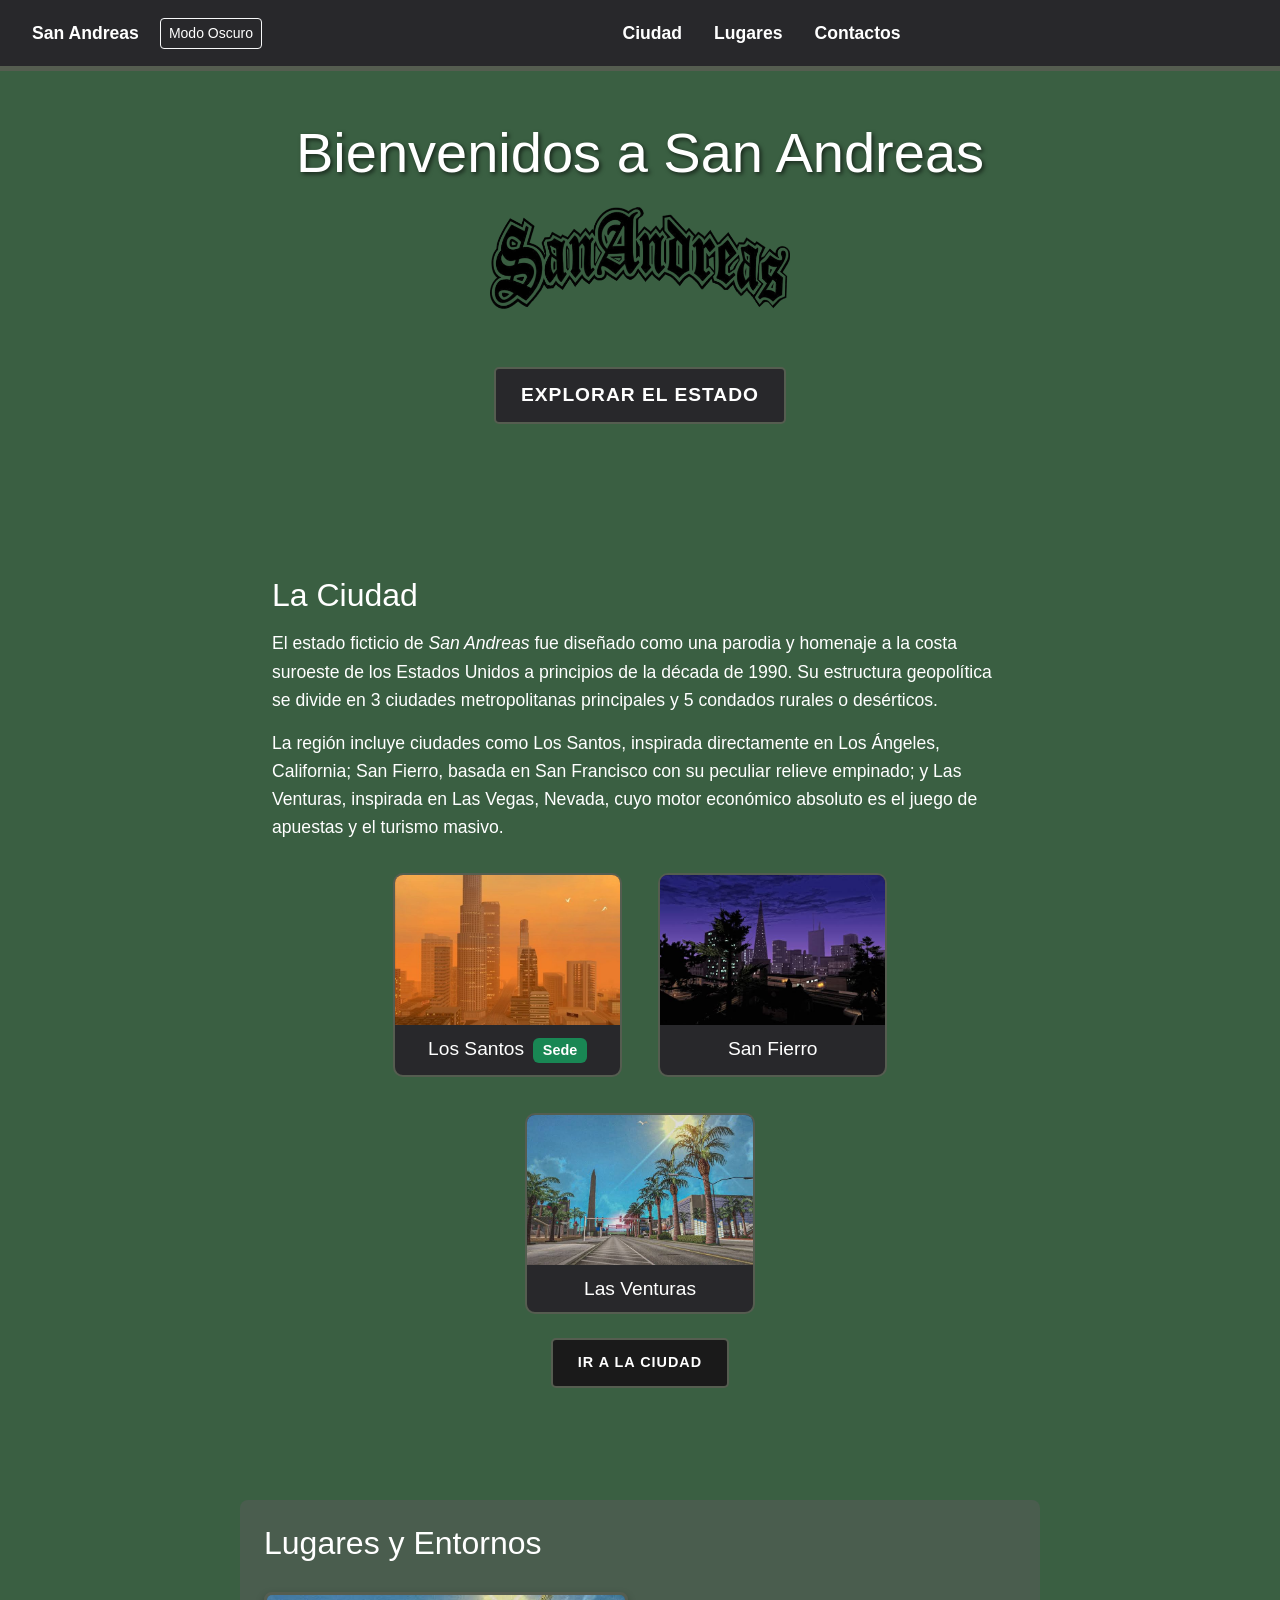
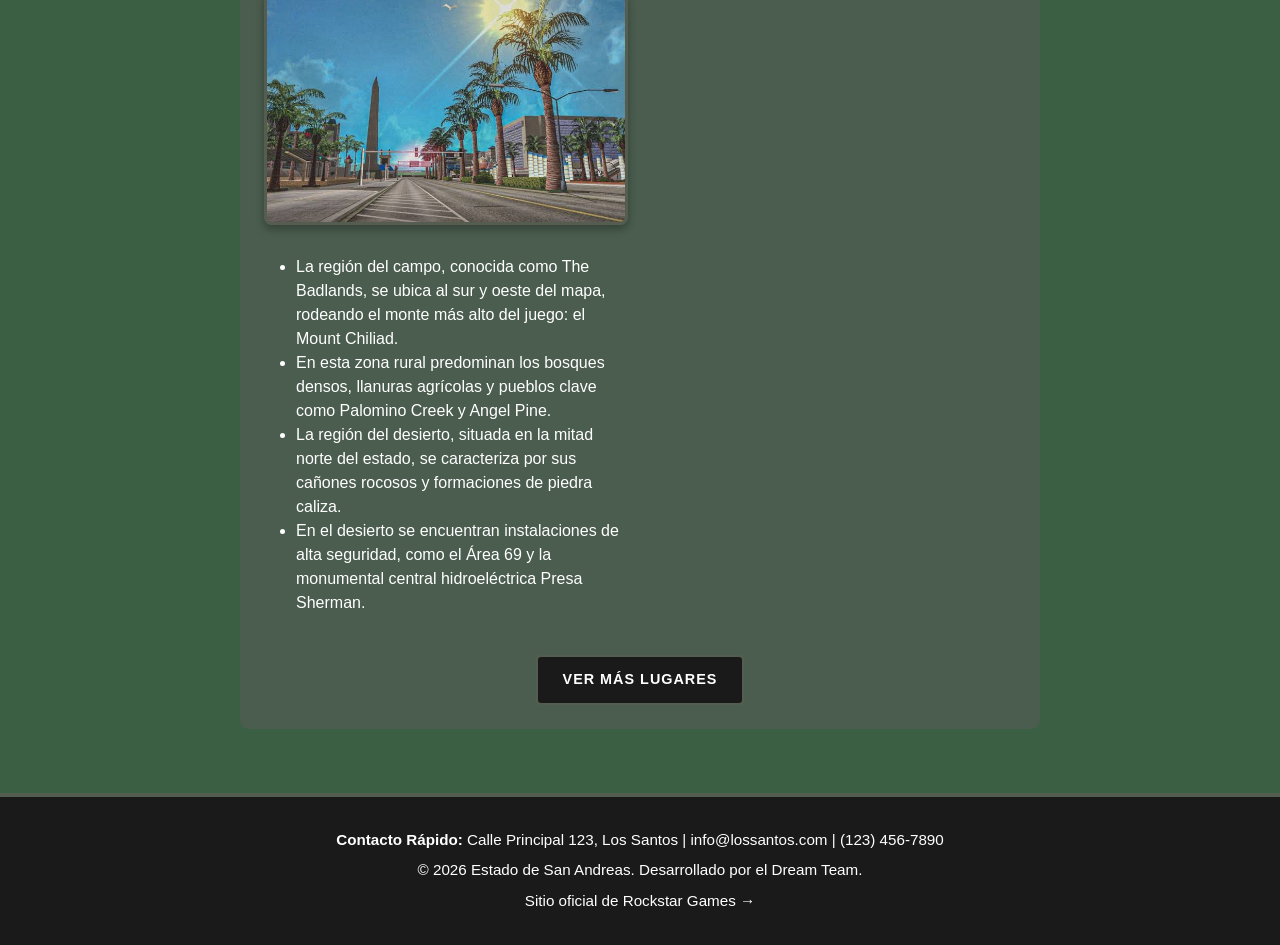
==== commit 0142dd7b: "implementacion de modo oscuro con JavaScript" ====
--- a/index.html
+++ b/index.html
@@ -14,6 +14,7 @@
         <nav class="navbar navbar-expand-lg navbar-dark menu-superior">
             <div class="container-fluid">
                 <a class="navbar-brand fw-bold" href="index.html">San Andreas</a>
+                <button id="btn-modo" class="btn btn-outline-light btn-sm ms-auto me-2">Modo Oscuro</button>
                 <button class="navbar-toggler" type="button" data-bs-toggle="collapse" data-bs-target="#navbarNav" aria-controls="navbarNav" aria-expanded="false" aria-label="Alternar navegación">
                     <span class="navbar-toggler-icon"></span>
                 </button>
@@ -100,5 +101,6 @@
     </footer>
 
     <script src="https://cdn.jsdelivr.net/npm/bootstrap@5.3.3/dist/js/bootstrap.bundle.min.js"></script>
+    <script src="JS/main.js"></script>
 </body>
 </html>
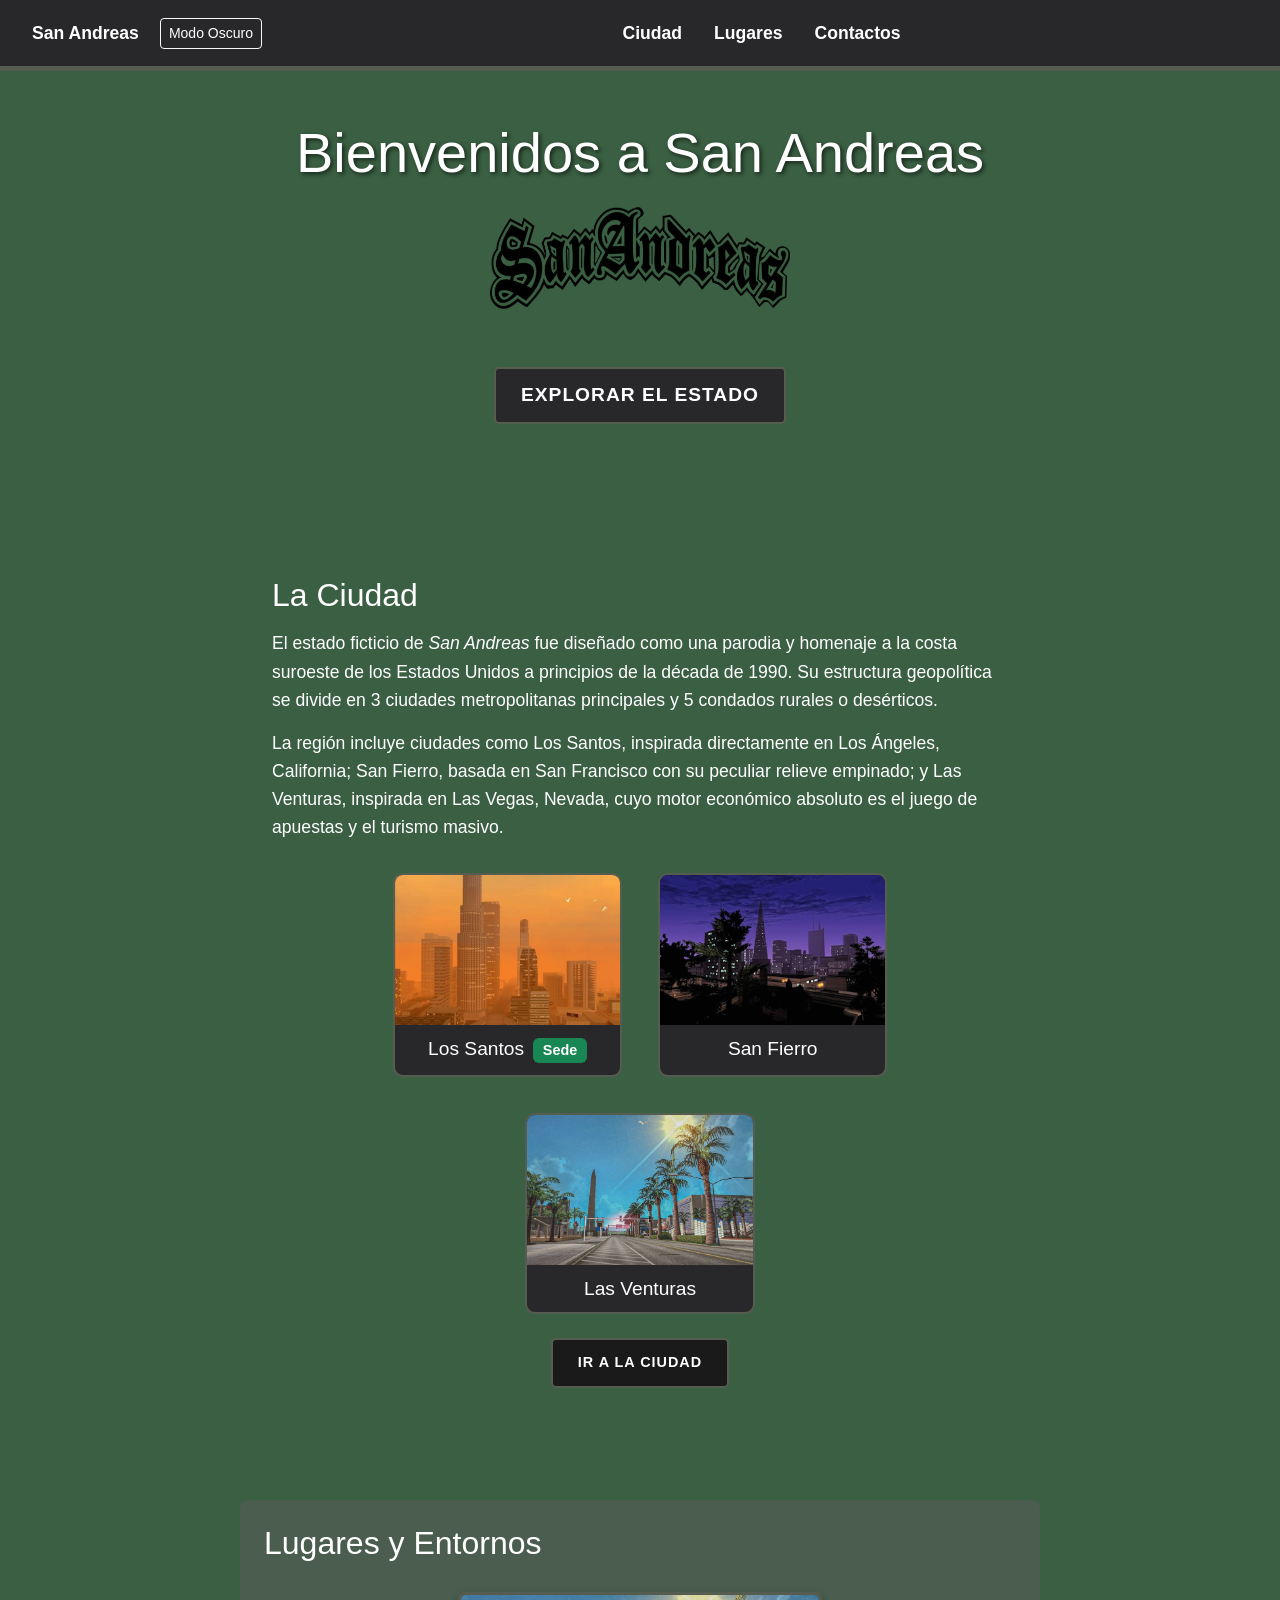
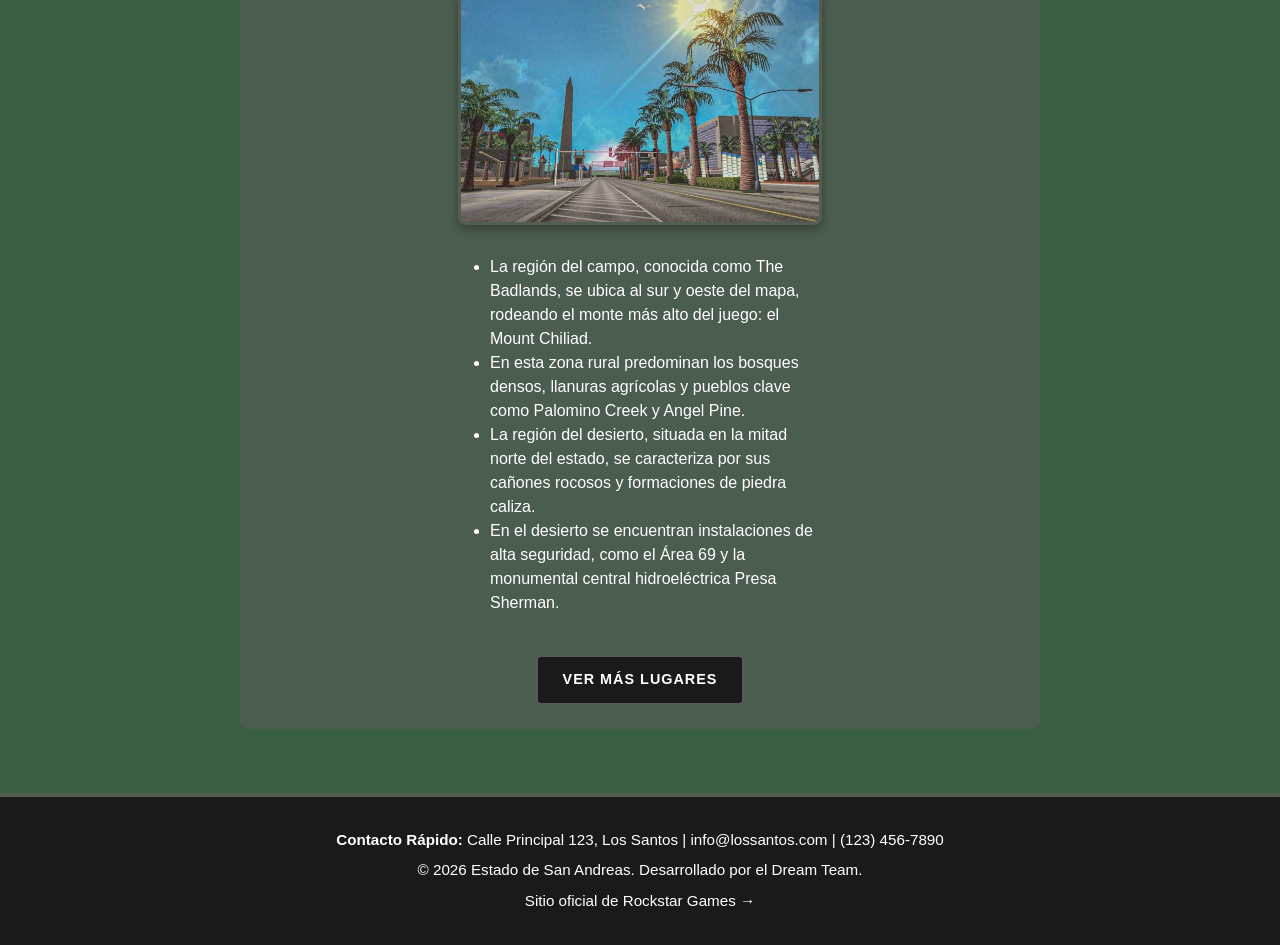
==== commit ec026478: "Se arreglaron Problemas Esteticos y se arreglo de manera oficial Contactos(by adri)" ====
--- a/index.html
+++ b/index.html
@@ -83,11 +83,12 @@
                         <li>En el desierto se encuentran instalaciones de alta seguridad, como el Área 69 y la monumental central hidroeléctrica Presa Sherman.</li>
                     </ul>
                 </div>
-            </div>
+                 </div>
             <div class="contenedor-boton text-center mt-4">
                 <a href="lugares.html" class="boton-secundario">Ver más Lugares</a>
             </div>
         </section>
+        
     </main>
 
     <footer class="footer-principal text-center py-4">
--- a/CSS/estilos.css
+++ b/CSS/estilos.css
@@ -177,9 +177,9 @@
 /* Dos Columnas Lugares */
 .columnas-lugares {
     display: flex;
-    flex-wrap: wrap;
     gap: 30px;
     align-items: center;
+    flex-direction: column;
     margin-top: 30px;
 }
 .columna-imagen {
@@ -1162,28 +1162,31 @@
   margin-bottom: 5px;
 }
 
-/* INICIO PARTE - "ciudades.html"*/
-
-.tabla-datos {
-    width: 90%;
-    margin: 20px 0;
-    border-collapse: collapse;
-    font-family: sans-serif;
-    background-color: var(--color-primario);
-    border: 4px solid var(--color-secundario);
-    border-radius: 8px;
-    overflow: hidden;
-}
-
-/* Encabezados de columna y fila - "ciudades.html" */
-.seccion-ciudad{
-    text-align: center;
-}
-.tabla-datos th {
-    color: var(--color-texto-claro);
-    padding: 12px;
-    text-align: left;
-    font-weight: bold;
+/* Subtítulo centrado debajo de "Información de Contacto" */
+.pagina-contacto .titulo-seccion + p,
+.pagina-contacto .subtitulo-seccion {
+  text-align: center;
+  font-size: 1.05rem;
+  color: #dddddd;
+  margin-top: 5px;
+  margin-bottom: 35px;
+}
+
+/* Contenedor Padre de las 2 Columnas (Centrado y Prolijo) */
+.pagina-contacto .contenedor-contacto {
+  display: flex;
+  justify-content: space-between;
+  align-items: flex-start;
+  gap: 50px;
+  max-width: 1100px;
+  margin: 40px auto 60px;
+  padding: 0 20px;
+}
+
+/* Hace que ambas columnas ocupen exactamente la mitad cada una */
+.pagina-contacto .datos-contacto,
+.pagina-contacto .formulario-contacto {
+  flex: 1;
 }
 
 /* Columna Izquierda (Información de Contacto) */
@@ -1194,6 +1197,7 @@
 
 .pagina-contacto .datos-contacto h3 {
   font-size: 1.5rem;
+  margin-top: 0;
   margin-bottom: 25px;
 }
 
@@ -1223,6 +1227,7 @@
 .pagina-contacto .nota-formulario {
   font-size: 0.85rem;
   color: #aaaaaa;
+  margin-top: 0;
   margin-bottom: 10px;
 }
 
@@ -1261,4 +1266,36 @@
 
 .pagina-contacto .btn-enviar:hover {
   background-color: #5c7462;
+}
+
+/* Responsivo: en celulares vuelve a ponerse una debajo de la otra */
+@media (max-width: 768px) {
+  .pagina-contacto .contenedor-contacto {
+    flex-direction: column;
+    gap: 30px;
+  }
+}
+
+/* INICIO PARTE - "ciudades.html" */
+.tabla-datos {
+  width: 90%;
+  margin: 20px 0;
+  border-collapse: collapse;
+  font-family: sans-serif;
+  background-color: var(--color-primario);
+  border: 4px solid var(--color-secundario);
+  border-radius: 8px;
+  overflow: hidden;
+}
+
+/* Encabezados de columna y fila - "ciudades.html" */
+.seccion-ciudad {
+  text-align: center;
+}
+
+.tabla-datos th {
+  color: var(--color-texto-claro);
+  padding: 12px;
+  text-align: left;
+  font-weight: bold;
 }
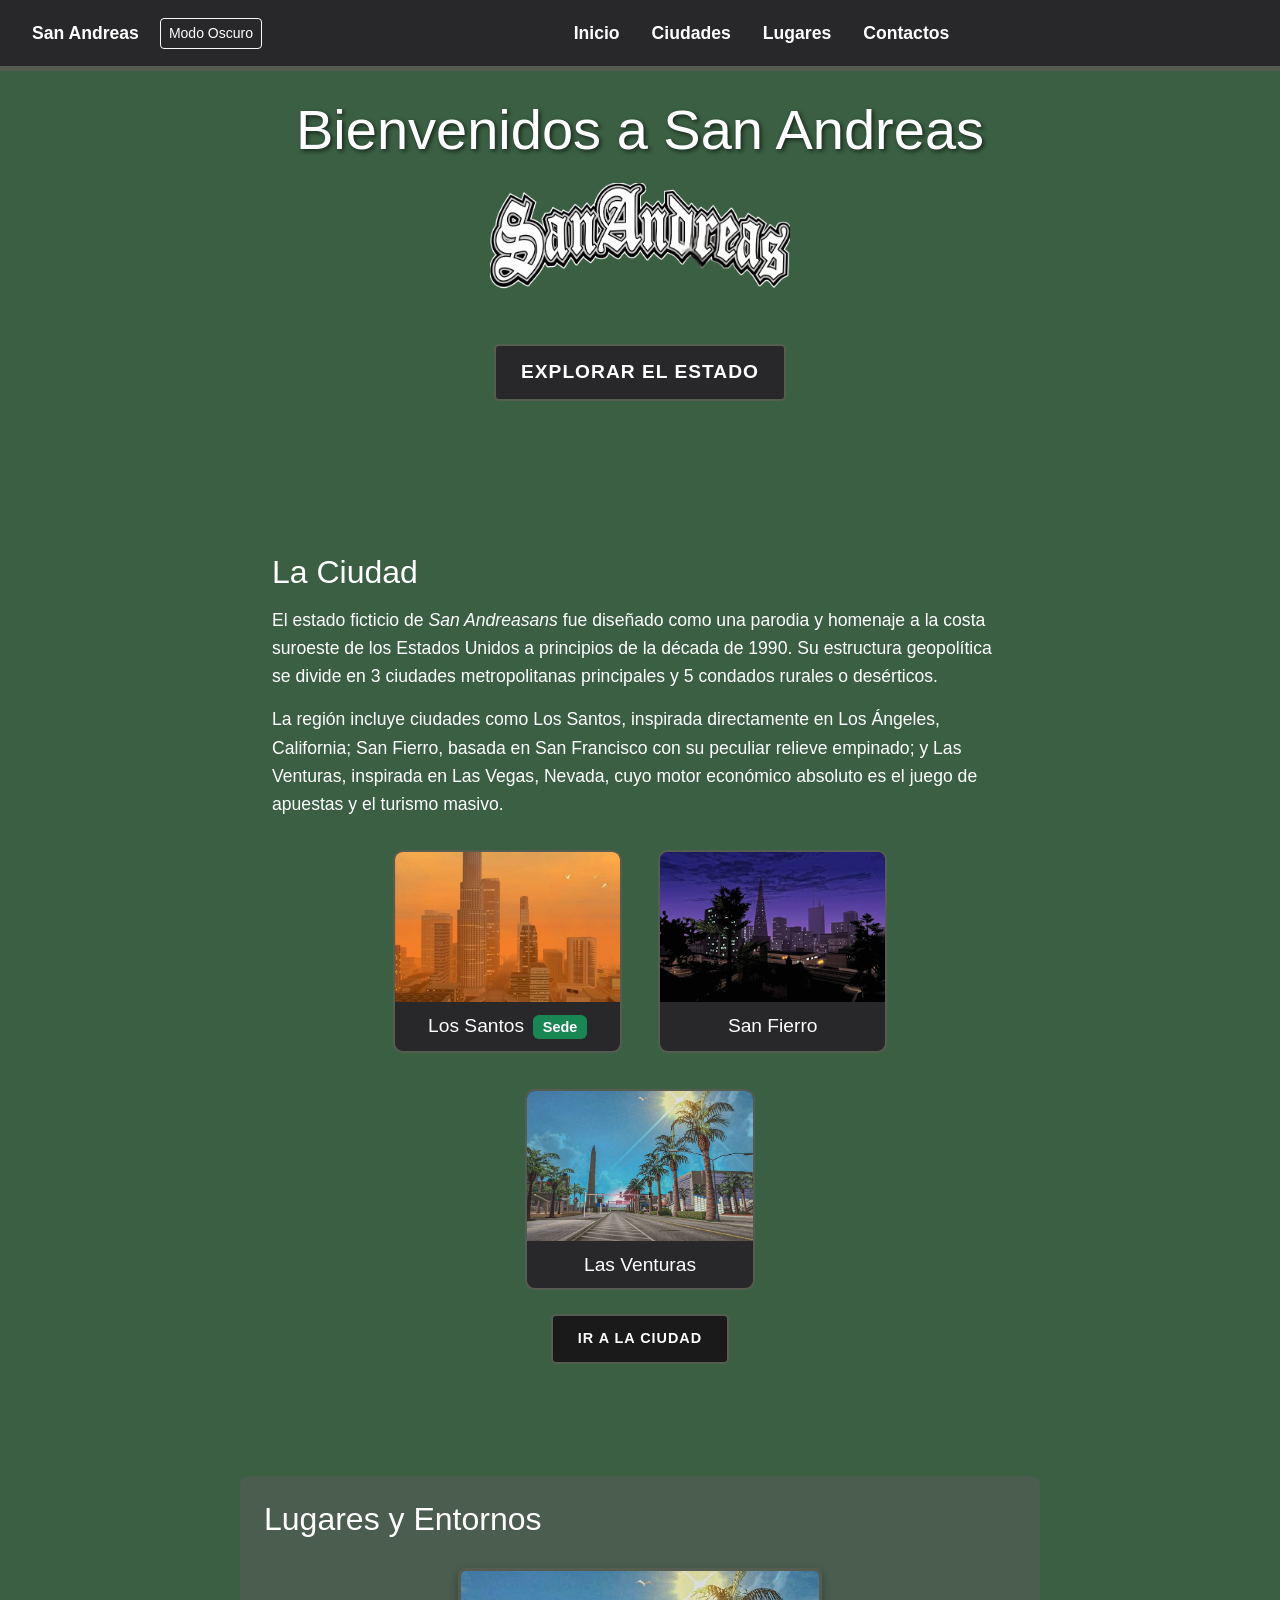
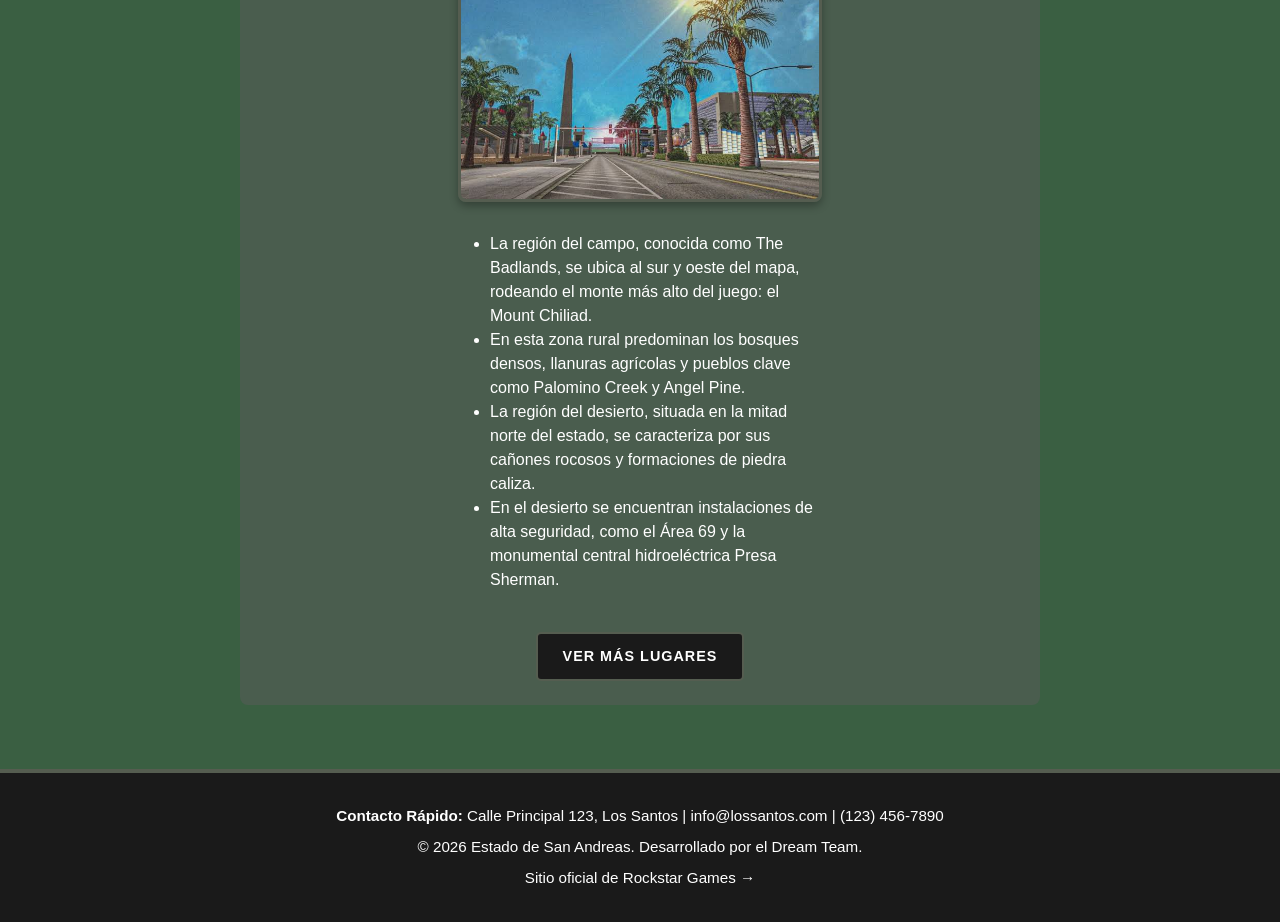
==== commit f57668e0: "Arreglo de la unificacion de la pagina y detalles del cada pagina por separado, ademas de arreglo de" ====
--- a/index.html
+++ b/index.html
@@ -1,107 +1,102 @@
 <!DOCTYPE html>
 <html lang="es">
-<head>
-    <meta charset="UTF-8">
-    <meta name="viewport" content="width=device-width, initial-scale=1.0">
-    <title>San Andreas - Estado Oficial</title>
-    
-    <link href="https://cdn.jsdelivr.net/npm/bootstrap@5.3.3/dist/css/bootstrap.min.css" rel="stylesheet">
-    
-    <link rel="stylesheet" href="CSS/estilos.css">
-</head>
-<body>
-    <header>
-        <nav class="navbar navbar-expand-lg navbar-dark menu-superior">
-            <div class="container-fluid">
-                <a class="navbar-brand fw-bold" href="index.html">San Andreas</a>
-                <button id="btn-modo" class="btn btn-outline-light btn-sm ms-auto me-2">Modo Oscuro</button>
-                <button class="navbar-toggler" type="button" data-bs-toggle="collapse" data-bs-target="#navbarNav" aria-controls="navbarNav" aria-expanded="false" aria-label="Alternar navegación">
-                    <span class="navbar-toggler-icon"></span>
-                </button>
-                <div class="collapse navbar-collapse justify-content-center" id="navbarNav">
-                    <ul class="navbar-nav gap-lg-3">
-                        <li class="nav-item"><a class="nav-link text-white" href="ciudad.html">Ciudad</a></li>
-                        <li class="nav-item"><a class="nav-link text-white" href="lugares.html">Lugares</a></li>
-                        <li class="nav-item"><a class="nav-link text-white" href="contactos.html">Contactos</a></li>
-                    </ul>
+    <head>
+        <meta charset="UTF-8">
+        <meta name="viewport" content="width=device-width, initial-scale=1.0">
+        <title>San Andreas - Estado Oficial</title>
+        <link href="https://cdn.jsdelivr.net/npm/bootstrap@5.3.3/dist/css/bootstrap.min.css" rel="stylesheet">
+        <link rel="stylesheet" href="CSS/estilos.css">
+    </head>
+    <body>
+        <header>
+            <nav class="navbar navbar-expand-lg navbar-dark menu-superior fixed-top">
+                <div class="container-fluid">
+                    <a class="navbar-brand fw-bold" href="#inicio">San Andreas</a>
+                    <button id="btn-modo" class="btn btn-outline-light btn-sm ms-auto me-2">Modo Oscuro</button>
+                    <button class="navbar-toggler" type="button" data-bs-toggle="collapse" data-bs-target="#navbarNav" aria-controls="navbarNav" aria-expanded="false" aria-label="Alternar navegación">
+                        <span class="navbar-toggler-icon"></span>
+                    </button>
+                    <div class="collapse navbar-collapse justify-content-center" id="navbarNav">
+                        <ul class="navbar-nav gap-lg-3">
+                            <li class="nav-item"><a class="nav-link text-white" href="index.html">Inicio</a></li>
+                            <li class="nav-item"><a class="nav-link text-white" href="ciudades.html">Ciudades</a></li>
+                            <li class="nav-item"><a class="nav-link text-white" href="lugares.html">Lugares</a></li>
+                            <li class="nav-item"><a class="nav-link text-white" href="contactos.html">Contactos</a></li>
+                        </ul>
+                    </div>
+                </div>
+            </nav>
+        </header>
+        <div id="inicio">
+            <div class="hero-index text-center py-5">
+                <h1 class="titulo-principal">Bienvenidos a San Andreas</h1>
+                <img src="Repositoriodeimagenes/logo-san-andreas-blanco-removebg-preview.png" alt="Logo de San Andreas" class="logo-principal my-3">
+                <div>
+                    <a href="#ciudad" class="boton-primario">Explorar el Estado</a>
                 </div>
             </div>
-        </nav>
-    </header>
+            <main class="container my-4">
+                <section id="ciudad" class="contenedor-seccion mb-5">
+                    <h2>La Ciudad</h2>
+                    <p>El estado ficticio de <em>San Andreasans</em> fue diseñado como una parodia y homenaje a la costa suroeste de los Estados Unidos a principios de la década de 1990. Su estructura geopolítica se divide en 3 ciudades metropolitanas principales y 5 condados rurales o desérticos.</p>
+                    <p>La región incluye ciudades como Los Santos, inspirada directamente en Los Ángeles, California; San Fierro, basada en San Francisco con su peculiar relieve empinado; y Las Venturas, inspirada en Las Vegas, Nevada, cuyo motor económico absoluto es el juego de apuestas y el turismo masivo.</p>
+                    
+                    <div class="contenedor-tarjetas-ciudad row g-3 justify-content-center my-3">
+                        <div class="col-12 col-md-4 d-flex justify-content-center">
+                            <div class="tarjeta-ciudad h-100">
+                                <img src="Repositoriodeimagenes/ciudad-los-santos.jpg" alt="Vista de la ciudad de Los Santos">
+                                <h3>Los Santos <span class="badge bg-success ms-1">Sede</span></h3>
+                            </div>
+                        </div>
+                        <div class="col-12 col-md-4 d-flex justify-content-center">
+                            <div class="tarjeta-ciudad h-100">
+                                <img src="Repositoriodeimagenes/ciudad-san-fierro.jpg" alt="Vista de la ciudad de San Fierro">
+                                <h3>San Fierro</h3>
+                            </div>
+                        </div>
+                        <div class="col-12 col-md-4 d-flex justify-content-center">
+                            <div class="tarjeta-ciudad h-100">
+                                <img src="Repositoriodeimagenes/ciudad-las-venturas.jpg" alt="Vista de la ciudad de Las Venturas">
+                                <h3>Las Venturas</h3>
+                            </div>
+                        </div>
+                    </div>
 
-    <div class="hero-index text-center py-5">
-        <h1 class="titulo-principal">Bienvenidos a San Andreas</h1>
-        <img src="Repositoriodeimagenes/san-andreas-sin-fondo.png" alt="Logo de San Andreas" class="logo-principal my-3">
-        <div>
-            <a href="#ciudad" class="boton-primario">Explorar el Estado</a>
+                    <div class="contenedor-boton text-center mt-4">
+                        <a href="ciudades.html" class="boton-secundario">Ir a la Ciudad</a>
+                    </div>
+                </section>
+                <section id="lugares-resumen" class="contenedor-seccion seccion-alternalterna p-4 mb-5">
+                    <h2>Lugares y Entornos</h2>
+                    <div class="columnas-lugares row align-items-center">
+                        <div class="col-12 col-md-6 mb-3 mb-md-0">
+                            <img src="Repositoriodeimagenes/ciudad-las-venturas.jpg" alt="Paisaje de San Andreas" class="imagen-lugares img-fluid">
+                        </div>
+                        <div class="col-12 col-md-6">
+                            <ul>
+                                <li>La región del campo, conocida como The Badlands, se ubica al sur y oeste del mapa, rodeando el monte más alto del juego: el Mount Chiliad.</li>
+                                <li>En esta zona rural predominan los bosques densos, llanuras agrícolas y pueblos clave como Palomino Creek y Angel Pine.</li>
+                                <li>La región del desierto, situada en la mitad norte del estado, se caracteriza por sus cañones rocosos y formaciones de piedra caliza.</li>
+                                <li>En el desierto se encuentran instalaciones de alta seguridad, como el Área 69 y la monumental central hidroeléctrica Presa Sherman.</li>
+                            </ul>
+                        </div>
+                    </div>
+                    <div class="contenedor-boton text-center mt-4">
+                        <a href="lugares.html" class="boton-secundario">Ver más Lugares</a>
+                    </div>
+                </section>
+            </main>
         </div>
-    </div>
-
-    <main class="container my-4">
-        <section id="ciudad" class="contenedor-seccion mb-5">
-            <h2>La Ciudad</h2>
-            <p>El estado ficticio de <em>San Andreas</em> fue diseñado como una parodia y homenaje a la costa suroeste de los Estados Unidos a principios de la década de 1990. Su estructura geopolítica se divide en 3 ciudades metropolitanas principales y 5 condados rurales o desérticos.</p>
-            <p>La región incluye ciudades como Los Santos, inspirada directamente en Los Ángeles, California; San Fierro, basada en San Francisco con su peculiar relieve empinado; y Las Venturas, inspirada en Las Vegas, Nevada, cuyo motor económico absoluto es el juego de apuestas y el turismo masivo.</p>
-            
-            <div class="contenedor-tarjetas-ciudad row g-3 justify-content-center my-3">
-                <div class="col-12 col-md-4 d-flex justify-content-center">
-                    <div class="tarjeta-ciudad h-100">
-                        <img src="Repositoriodeimagenes/ciudad-los-santos.jpg" alt="Vista de la ciudad de Los Santos">
-                        <h3>Los Santos <span class="badge bg-success ms-1">Sede</span></h3>
-                    </div>
-                </div>
-                <div class="col-12 col-md-4 d-flex justify-content-center">
-                    <div class="tarjeta-ciudad h-100">
-                        <img src="Repositoriodeimagenes/ciudad-san-fierro.jpg" alt="Vista de la ciudad de San Fierro">
-                        <h3>San Fierro</h3>
-                    </div>
-                </div>
-                <div class="col-12 col-md-4 d-flex justify-content-center">
-                    <div class="tarjeta-ciudad h-100">
-                        <img src="Repositoriodeimagenes/ciudad-las-venturas.jpg" alt="Vista de la ciudad de Las Venturas">
-                        <h3>Las Venturas</h3>
-                    </div>
-                </div>
-            </div>
-
-            <div class="contenedor-boton text-center mt-4">
-                <a href="ciudad.html" class="boton-secundario">Ir a la Ciudad</a>
-            </div>
-        </section>
-        
-        <section id="lugares" class="contenedor-seccion seccion-alternalterna p-4 mb-5">
-            <h2>Lugares y Entornos</h2>
-            <div class="columnas-lugares row align-items-center">
-                <div class="col-12 col-md-6 mb-3 mb-md-0">
-                    <img src="Repositoriodeimagenes/ciudad-las-venturas.jpg" alt="Paisaje de San Andreas" class="imagen-lugares img-fluid">
-                </div>
-                <div class="col-12 col-md-6">
-                    <ul>
-                        <li>La región del campo, conocida como The Badlands, se ubica al sur y oeste del mapa, rodeando el monte más alto del juego: el Mount Chiliad.</li>
-                        <li>En esta zona rural predominan los bosques densos, llanuras agrícolas y pueblos clave como Palomino Creek y Angel Pine.</li>
-                        <li>La región del desierto, situada en la mitad norte del estado, se caracteriza por sus cañones rocosos y formaciones de piedra caliza.</li>
-                        <li>En el desierto se encuentran instalaciones de alta seguridad, como el Área 69 y la monumental central hidroeléctrica Presa Sherman.</li>
-                    </ul>
-                </div>
-                 </div>
-            <div class="contenedor-boton text-center mt-4">
-                <a href="lugares.html" class="boton-secundario">Ver más Lugares</a>
-            </div>
-        </section>
-        
-    </main>
-
-    <footer class="footer-principal text-center py-4">
-        <p><strong>Contacto Rápido:</strong> Calle Principal 123, Los Santos | <a href="mailto:info@lossantos.com" class="enlace-contacto">info@lossantos.com</a> | <a href="tel:+1234567890" class="enlace-contacto">(123) 456-7890</a></p>
-        <p>&copy; 2026 Estado de San Andreas. Desarrollado por el Dream Team.</p>
-        <p>
-            <a href="https://www.rockstargames.com" target="_blank" rel="noopener noreferrer" class="enlace-contacto">
-                Sitio oficial de Rockstar Games &rarr;
-            </a>
-        </p>
-    </footer>
-
-    <script src="https://cdn.jsdelivr.net/npm/bootstrap@5.3.3/dist/js/bootstrap.bundle.min.js"></script>
-    <script src="JS/main.js"></script>
-</body>
+        <footer class="footer-principal text-center py-4">
+            <p><strong>Contacto Rápido:</strong> Calle Principal 123, Los Santos | <a href="mailto:info@lossantos.com" class="enlace-contacto">info@lossantos.com</a> | <a href="tel:+1234567890" class="enlace-contacto">(123) 456-7890</a></p>
+            <p>&copy; 2026 Estado de San Andreas. Desarrollado por el Dream Team.</p>
+            <p>
+                <a href="https://www.rockstargames.com" target="_blank" rel="noopener noreferrer" class="enlace-contacto">
+                    Sitio oficial de Rockstar Games &rarr;
+                </a>
+            </p>
+        </footer>
+        <script src="https://cdn.jsdelivr.net/npm/bootstrap@5.3.3/dist/js/bootstrap.bundle.min.js"></script>
+        <script src="js/script.js"></script>  
+    </body>
 </html>
--- a/CSS/estilos.css
+++ b/CSS/estilos.css
@@ -2,13 +2,6 @@
     font-family: "Gta-menu-font";
     src: url("../Tipografias/Bank-Gothic-Font/BankGothicLtBTLight.ttf") format("truetype");
 }
-:root{/*Parte Especial del menu especial*/
-    --color-fondo-menu: #010101;
-    --color-texto-menu: #5C677C;
-    --color-texto-menu-hover: #AED6F9;
-    --fuente-menu: "Gta-menu-font";
-}
-
 :root{ /* Todo Esto es a Definir Segun que paleta de colores nos convenga*/
     --color-primario:   #28282b;
     --color-secundario: #555d50;
@@ -26,42 +19,25 @@
     margin: 0;
     padding: 0;
     color: var(--color-texto-claro)!important;
+    scroll-behavior: smooth;
+}
+html {
+    scroll-padding-top: 70px; 
+    scroll-behavior: smooth; 
+}
+header{
+    z-index: 1500;
 }
 /*Estilos para el body*/
 body{
     font-family: var(--fuente-principal);
     background-color: var(--color-fondo);
-}
-/*Estilos para el menu especial*/
-.menu-especial{
-    background-color: var(--color-fondo-menu);
-    color: var(--color-texto-menu);
-    font-family: var(--fuente-menu);
-    display: flex;
-    flex-direction: column;
-    justify-content: center;
-    align-items: center;
-    padding: 10px;
-    font-size: 1.7rem;
-    height: 100vh;
-}
-.menu-especial a{
-    padding: 7px;
-    text-decoration: none;
-    color: inherit;
-    font-size: 2.5rem;
-}
-.menu-especial a:hover{
-    color: var(--color-texto-menu-hover);
-
-}
-.logo{
-    width: 100%;
-    height: 210px;
-    position: absolute;
-    top: 0;
-}
-/*Fin Estilos para el menu especial*/
+   padding-top: 3rem;
+
+}
+.modo-oscuro{
+    background: #1a1a1a;
+}
 .ciudad-h1{
     background-color: var(--color-primario);
     border: var(--color-secundario) 5px solid;
@@ -177,9 +153,9 @@
 /* Dos Columnas Lugares */
 .columnas-lugares {
     display: flex;
+    flex-direction: column;
     gap: 30px;
     align-items: center;
-    flex-direction: column;
     margin-top: 30px;
 }
 .columna-imagen {
@@ -255,14 +231,17 @@
     font-size: 0.9rem;
 }
 .boton-primario:hover {
-    background-color: #ffffff;
-    color: var(--color-primario);
+    background-color:  var(--color-secundario);
+    color: var(--color-texto);
+    box-shadow: 0 0 12px rgba(85, 93, 80, 0.9);
     border-color: #ffffff;
+    transform: translateY(-2px);
 }
 .boton-secundario:hover {
     background-color: var(--color-secundario);
     color: #ffffff;
     box-shadow: 0 0 12px rgba(85, 93, 80, 0.9);
+    border-color: #ffffff;
     transform: translateY(-2px);
 }
 /* Footer Index */
@@ -1095,51 +1074,48 @@
 }
 
 /* FIN PARTE - "ciudades.html" */
-
-/* Fondo general exclusivo para la página de contactos */
+/* =========================================================
+   ESTILOS EXCLUSIVOS PARA CONTACTOS (contactos.html)
+   ========================================================= */
 body.pagina-contacto {
   margin: 0;
-  background-color: #2e4a36; 
+  background-color: #2e4a36;
   color: #ffffff;
   font-family: Arial, sans-serif;
 }
 
-/* Barra superior negra completa exclusiva para contactos */
 .pagina-contacto header {
-  background-color: #1e1e1e; 
+  background-color: #1e1e1e;
   padding: 1px 0;
   width: 100%;
 }
 
-/* Menú de navegación centrado exclusivo para contactos */
 .pagina-contacto header nav ul {
-  list-style: none; 
+  list-style: none;
   margin: 0;
   padding: 0;
-  display: flex; 
-  justify-content: center; 
-  gap: 35px; 
-}
-
-/* Estilo de los enlaces del menú exclusivo para contactos */
+  display: flex;
+  justify-content: center;
+  gap: 35px;
+}
+
 .pagina-contacto header nav ul li a {
   color: #ffffff;
-  text-decoration: none; 
+  text-decoration: none;
   font-weight: bold;
   font-size: 1.1rem;
 }
 
 .pagina-contacto header nav ul li a:hover {
-  color: #cccccc; 
-}
-
-/* Portada Hero con imagen de fondo (Los Santos) */
+  color: #cccccc;
+}
+
 .pagina-contacto .hero-contacto {
   background-image: linear-gradient(rgba(0, 0, 0, 0.4), rgba(0, 0, 0, 0.4)), url("../Repositoriodeimagenes/contacto.jpg");
   background-size: cover;
   background-position: center;
-  height: 60vh; 
-  min-height: 450px; 
+  height: 60vh;
+  min-height: 450px;
   display: flex;
   justify-content: center;
   align-items: center;
@@ -1147,14 +1123,12 @@
   text-align: center;
 }
 
-/* Título principal dentro de la portada Hero */
 .pagina-contacto .hero-contacto h1 {
   font-size: 2.8rem;
   margin: 0;
   text-shadow: 2px 2px 4px rgba(0, 0, 0, 0.7);
 }
 
-/* Títulos centrados superiores de la sección de contenidos */
 .pagina-contacto .titulo-seccion {
   text-align: center;
   font-size: 2rem;
@@ -1162,7 +1136,6 @@
   margin-bottom: 5px;
 }
 
-/* Subtítulo centrado debajo de "Información de Contacto" */
 .pagina-contacto .titulo-seccion + p,
 .pagina-contacto .subtitulo-seccion {
   text-align: center;
@@ -1172,7 +1145,6 @@
   margin-bottom: 35px;
 }
 
-/* Contenedor Padre de las 2 Columnas (Centrado y Prolijo) */
 .pagina-contacto .contenedor-contacto {
   display: flex;
   justify-content: space-between;
@@ -1183,13 +1155,11 @@
   padding: 0 20px;
 }
 
-/* Hace que ambas columnas ocupen exactamente la mitad cada una */
 .pagina-contacto .datos-contacto,
 .pagina-contacto .formulario-contacto {
   flex: 1;
 }
 
-/* Columna Izquierda (Información de Contacto) */
 .pagina-contacto .datos-contacto {
   font-style: normal;
   text-align: left;
@@ -1216,7 +1186,6 @@
   line-height: 1.4;
 }
 
-/* Columna Derecha (Formulario) */
 .pagina-contacto .formulario-contacto {
   display: flex;
   flex-direction: column;
@@ -1268,7 +1237,6 @@
   background-color: #5c7462;
 }
 
-/* Responsivo: en celulares vuelve a ponerse una debajo de la otra */
 @media (max-width: 768px) {
   .pagina-contacto .contenedor-contacto {
     flex-direction: column;
@@ -1276,26 +1244,53 @@
   }
 }
 
-/* INICIO PARTE - "ciudades.html" */
-.tabla-datos {
-  width: 90%;
-  margin: 20px 0;
-  border-collapse: collapse;
-  font-family: sans-serif;
-  background-color: var(--color-primario);
-  border: 4px solid var(--color-secundario);
-  border-radius: 8px;
-  overflow: hidden;
-}
-
-/* Encabezados de columna y fila - "ciudades.html" */
-.seccion-ciudad {
-  text-align: center;
-}
-
-.tabla-datos th {
-  color: var(--color-texto-claro);
-  padding: 12px;
-  text-align: left;
-  font-weight: bold;
+/* MODO OSCURO GLOBAL (TODAS LAS SECCIONES) */
+
+body.modo-oscuro,
+body.oscuro,
+body.modo-oscuro.pagina-contacto,
+body.oscuro.pagina-contacto {
+    background-color: #121212 !important;
+    color: #e0e0e0 !important;
+}
+
+/* Bloque verde del título (Hero) y Lugares y Entornos */
+body.modo-oscuro .hero-index,
+body.oscuro .hero-index,
+body.modo-oscuro .seccion-alternalterna,
+body.oscuro .seccion-alternalterna {
+    background-color: #1a1a1a !important;
+    border: 1px solid #333333;
+}
+
+/* Tarjetas de Ciudades, Curiosidades y Artículos */
+body.modo-oscuro .tarjeta-ciudad,
+body.oscuro .tarjeta-ciudad,
+body.modo-oscuro .pagina-ciudades .seccion-ciudad,
+body.oscuro .pagina-ciudades .seccion-ciudad,
+body.modo-oscuro .curiosidad,
+body.oscuro .curiosidad,
+body.modo-oscuro .lugares-article,
+body.oscuro .lugares-article {
+    background-color: #1e1e20 !important;
+    border-color: #3a3a3d !important;
+}
+
+/* Botones de Contacto y del Index */
+body.modo-oscuro .pagina-contacto .btn-enviar,
+body.oscuro .pagina-contacto .btn-enviar,
+body.modo-oscuro .boton-primario,
+body.oscuro .boton-primario,
+body.modo-oscuro .boton-secundario,
+body.oscuro .boton-secundario {
+    background-color: #2a2a2d !important;
+    border: 1px solid #555555 !important;
+}
+
+/* Footer */
+body.modo-oscuro .footer-principal,
+body.oscuro .footer-principal,
+body.modo-oscuro .pagina-ciudades footer,
+body.oscuro .pagina-ciudades footer {
+    background-color: #0b0b0c !important;
 }
